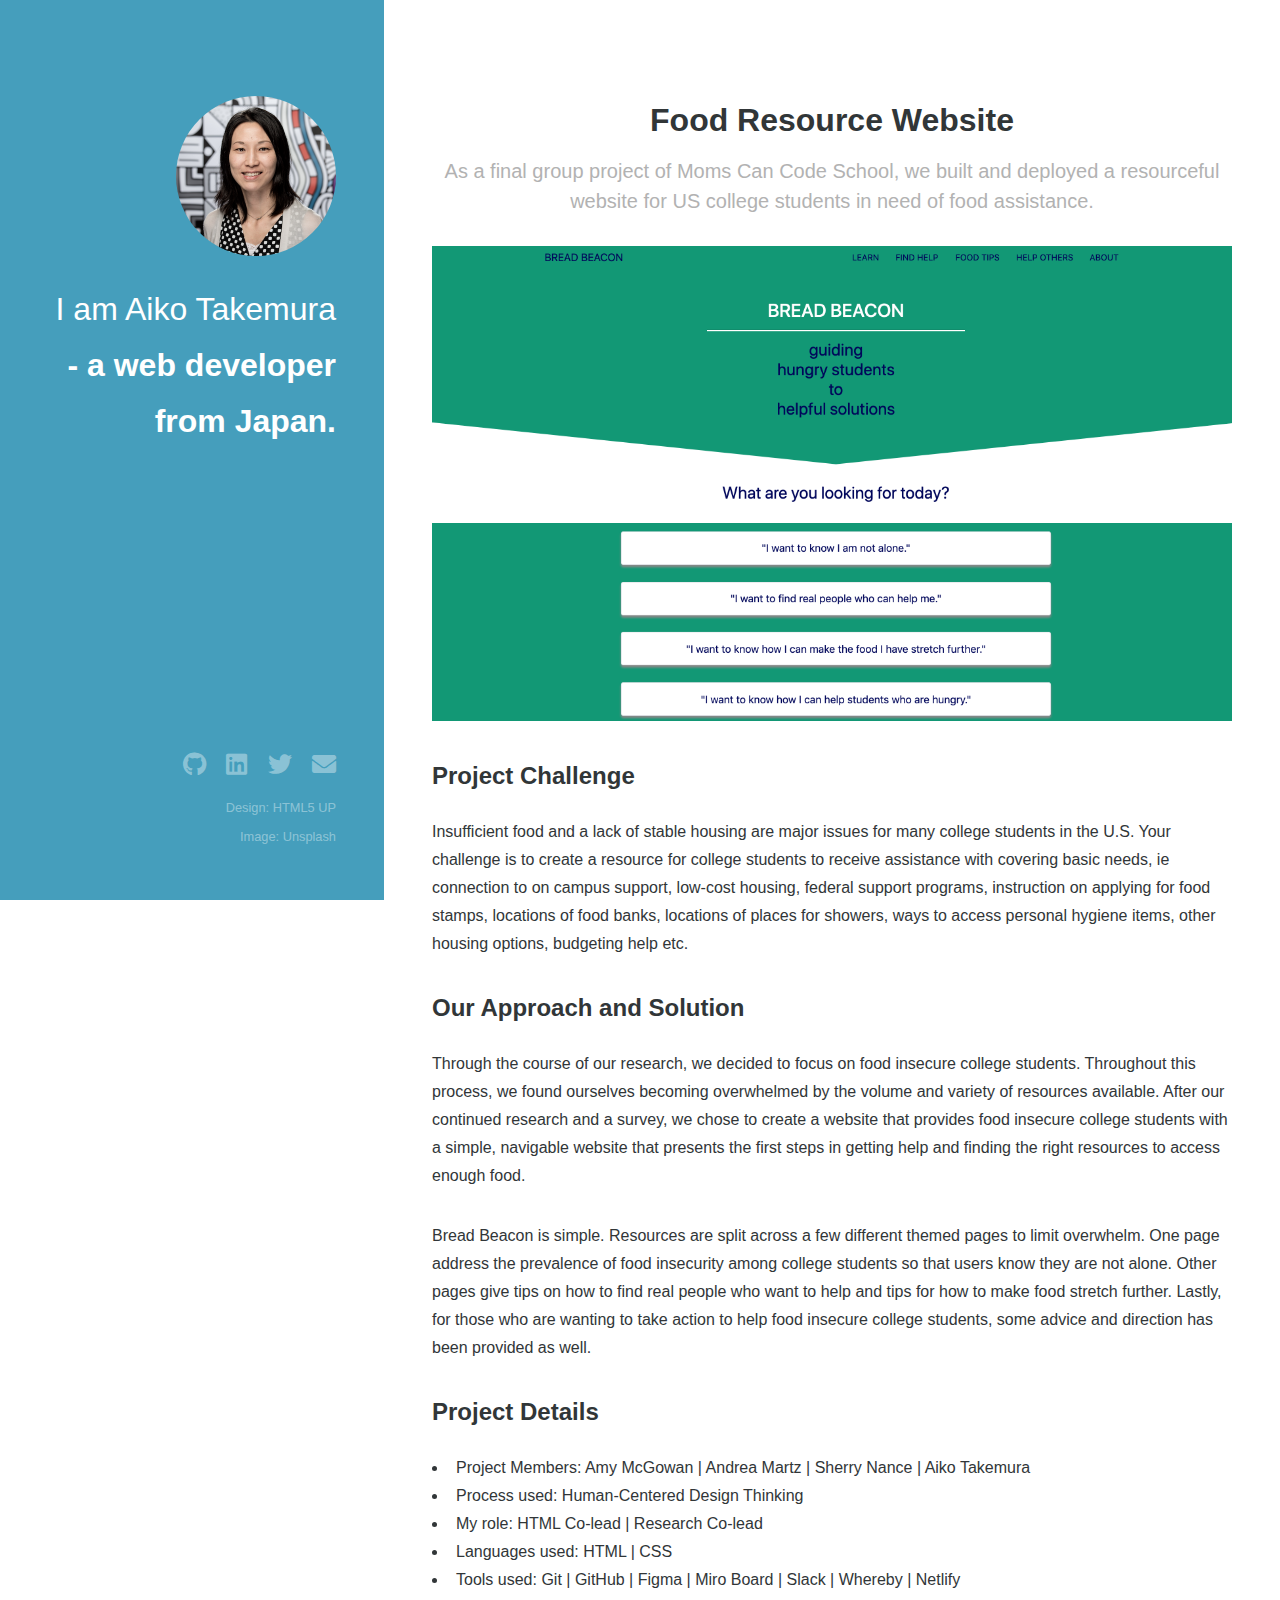
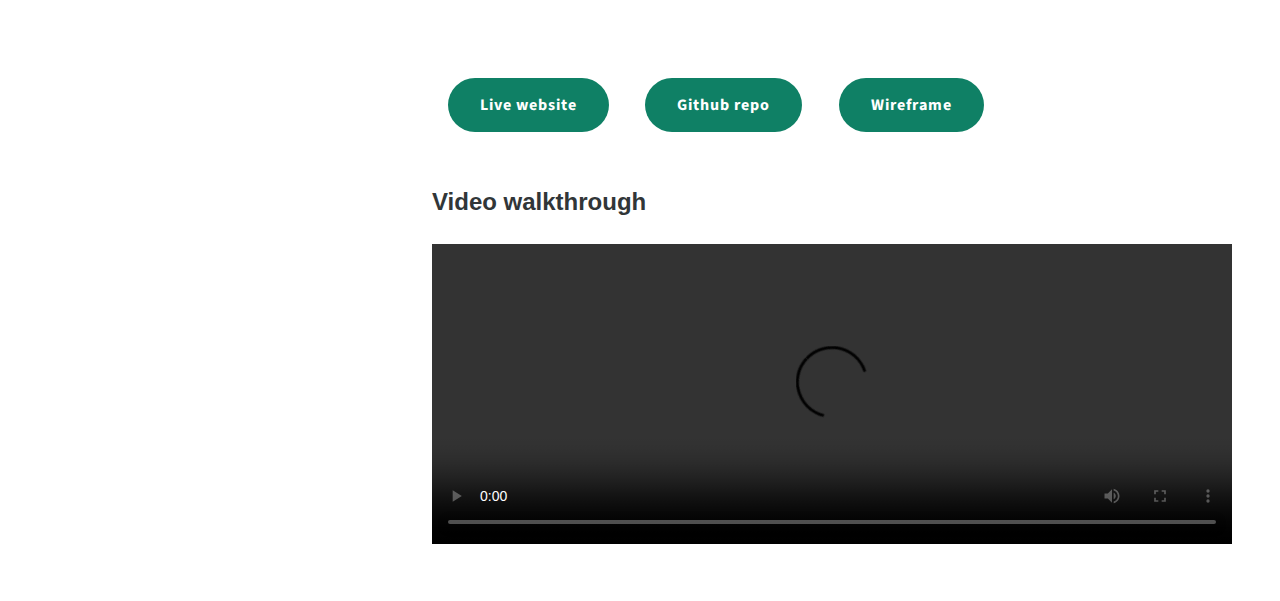
==== food-resource.html @ 758e6cfd "Change design elements of top page" ====
<!DOCTYPE HTML>
<!--
	Strata by HTML5 UP
	html5up.net | @ajlkn
	Free for personal and commercial use under the CCA 3.0 license (html5up.net/license)
-->
<html>

<head>
    <title>Aiko Takemura's Portfolio</title>
    <meta charset="utf-8" />
    <meta name="viewport" content="width=device-width, initial-scale=1, user-scalable=no" />
    <link rel="stylesheet" href="assets/css/main.css" />
    <link rel="stylesheet" href="assets/css/portfolio.css">
</head>

<body class="is-preload">

    <!-- Header -->
    <header id="header">
        <div class="inner">
            <a href="#" class="image avatar"><img src="images/aikoProfilePhoto.png" alt="Aiko's profile photo" /></a>
            <h1><strong>I am Aiko Takemura</strong><br /> - a web developer<br /> from Japan.</h1>
        </div>
    </header>

    <!-- Main -->
    <div id="main">

        <!-- One -->
        <section id="one">
            <header class="major">
                <h2 class="portfolio-title">Food Resource Website</h2>
                <p class="portfolio-title">As a final group project of Moms Can Code School, we built and deployed a
                    resourceful website for US college students in need of food assistance.</p>
            </header>
            <a href="https://breadbeacon.netlify.com/" target="_blank">
                <img src="/images/breadBeacon_highres.png" alt="Image of Bread Beacon website" width="100%">
            </a>
            <br>
            <br>
            <h2>Project Challenge</h2>
            <p>Insufficient food and a lack of stable housing are major issues for many college students in the U.S.
                Your challenge is to create a resource for college students to receive assistance with covering basic
                needs, ie connection to on campus support, low-cost housing, federal support programs, instruction on
                applying for food stamps, locations of food banks, locations of places for showers, ways to access
                personal hygiene items, other housing options, budgeting help etc.</p>
            <h2>Our Approach and Solution</h2>
            <p>Through the course of our research, we decided to focus on food insecure college students. Throughout
                this process, we found ourselves becoming overwhelmed by the volume and variety of resources available.
                After our continued research and a survey, we chose to create a website that provides food insecure
                college students with a simple, navigable website that presents the first steps in getting help and
                finding the right resources to access enough food.</p>
            <p>Bread Beacon is simple. Resources are split across a few different themed pages to limit overwhelm. One
                page address the prevalence of food insecurity among college students so that users know they are not
                alone. Other pages give tips on how to find real people who want to help and tips for how to make food
                stretch further. Lastly, for those who are wanting to take action to help food insecure college
                students, some advice and direction has been provided as well.</p>
            <h2>Project Details</h2>
            <ul>
                <li>Project Members: Amy McGowan | Andrea Martz | Sherry Nance | Aiko Takemura</li>
                <li>Process used: Human-Centered Design Thinking</li>
                <li>My role: HTML Co-lead | Research Co-lead</li>
                <li>Languages used: HTML | CSS</li>
                <li>Tools used: Git | GitHub | Figma | Miro Board | Slack | Whereby | Netlify</li>
            </ul>
            <div class="button-wrapper">
                <article class="button-container">
                    <a href="https://breadbeacon.netlify.com/" target="_blank">
                        <button class="portfolio-button button-color">Live website</button>
                    </a>
                </article>
                <article class="button-container">
                    <a href="https://github.com/amymcgowan/mcc-c4-t2-final-project/" target="_blank">
                        <button class="portfolio-button button-color">Github repo</button>
                    </a>
                </article>
                <article class="button-container">
                    <a href="https://www.figma.com/file/8YjEBZbz8hxEmoX9fGkWri/Final-Project-MCC-Cohort-4-Team-2?node-id=14%3A2"
                        target="_blank">
                        <button class="portfolio-button button-color">Wireframe</button>
                    </a>
                </article>
            </div>
            <h2>Video walkthrough</h2>
            <video width="100%" height="300px" controls>
                <source src="/images/BREAD_BEACON.mp4" type="video/mp4">
                Your browser does not support video.
            </video>

            <!-- <ul class="actions">
                <li><a href="#" class="button">Full Portfolio</a></li>
            </ul> -->
        </section>
    </div>

    <!-- Footer -->
    <footer id="footer">
        <div class="inner">
            <ul class="icons">
                <li><a href="https://github.com/aikot1125" class="icon brands fa-github"><span
                            class="label">Github</span></a></li>
                <li><a href="https://www.linkedin.com/in/aiko-takemura-9786b337/" class="icon brands fa-linkedin"><span
                            class="label">Twitter</span></a></li>
                <li><a href="https://twitter.com/jpmom_coder" class="icon brands fa-twitter"><span
                            class="label">Twitter</span></a></li>
                <li><a href="mailto:aiko.takemura@gmail.com" class="icon solid fa-envelope"><span
                            class="label">Email</span></a></li>
            </ul>
            <ul class="copyright">
                <!-- <li>&copy; Untitled</li> -->
                <li>Design: <a href="http://html5up.net">HTML5 UP</a></li>
                <li>Image: <a href="https://unsplash.com/photos/vC8wj_Kphak">Unsplash</a></li>
            </ul>
        </div>
    </footer>

    <!-- Scripts -->
    <script src="assets/js/jquery.min.js"></script>
    <script src="assets/js/jquery.poptrox.min.js"></script>
    <script src="assets/js/browser.min.js"></script>
    <script src="assets/js/breakpoints.min.js"></script>
    <script src="assets/js/util.js"></script>
    <script src="assets/js/main.js"></script>

</body>

</html>
---- assets/css/main.css ----
@import url("fontawesome-all.min.css");
@import url("https://fonts.googleapis.com/css?family=Source+Sans+Pro:400,400italic");

/*
	Strata by HTML5 UP
	html5up.net | @ajlkn
	Free for personal and commercial use under the CCA 3.0 license (html5up.net/license)
*/

/* color variables */
body {
    --text-color: #313638;
}

html,
body,
div,
span,
applet,
object,
iframe,
h1,
h2,
h3,
h4,
h5,
h6,
p,
blockquote,
pre,
a,
abbr,
acronym,
address,
big,
cite,
code,
del,
dfn,
em,
img,
ins,
kbd,
q,
s,
samp,
small,
strike,
strong,
sub,
sup,
tt,
var,
b,
u,
i,
center,
dl,
dt,
dd,
ol,
ul,
li,
fieldset,
form,
label,
legend,
table,
caption,
tbody,
tfoot,
thead,
tr,
th,
td,
article,
aside,
canvas,
details,
embed,
figure,
figcaption,
footer,
header,
hgroup,
menu,
nav,
output,
ruby,
section,
summary,
time,
mark,
audio,
video {
    margin: 0;
    padding: 0;
    border: 0;
    font-size: 100%;
    font: inherit;
    vertical-align: baseline;
}

article,
aside,
details,
figcaption,
figure,
footer,
header,
hgroup,
menu,
nav,
section {
    display: block;
}

body {
    line-height: 1;
    --hover-color: #f6d443;
}

ol,
ul {
    list-style: none;
}

blockquote,
q {
    quotes: none;
}

blockquote:before,
blockquote:after,
q:before,
q:after {
    content: '';
    content: none;
}

table {
    border-collapse: collapse;
    border-spacing: 0;
}

body {
    -webkit-text-size-adjust: none;
}

mark {
    background-color: transparent;
    color: inherit;
}

input::-moz-focus-inner {
    border: 0;
    padding: 0;
}

input,
select,
textarea {
    -moz-appearance: none;
    -webkit-appearance: none;
    -ms-appearance: none;
    appearance: none;
}


/* Basic */

html {
    box-sizing: border-box;
}

*,
*:before,
*:after {
    box-sizing: inherit;
}

body {
    background: #fff;
}

body.is-preload *,
body.is-preload *:before,
body.is-preload *:after {
    -moz-animation: none !important;
    -webkit-animation: none !important;
    -ms-animation: none !important;
    animation: none !important;
    -moz-transition: none !important;
    -webkit-transition: none !important;
    -ms-transition: none !important;
    transition: none !important;
}

body,
input,
select,
textarea {
    color: var(--text-color);
    font-family: -apple-system,BlinkMacSystemFont,"Segoe UI",Roboto,"Helvetica Neue",Arial,"Noto Sans",sans-serif;
    font-size: 16pt;
    font-weight: lighter;
    line-height: 1.75em;
}

a {
    -moz-transition: color 0.2s ease-in-out, border-color 0.2s ease-in-out;
    -webkit-transition: color 0.2s ease-in-out, border-color 0.2s ease-in-out;
    -ms-transition: color 0.2s ease-in-out, border-color 0.2s ease-in-out;
    transition: color 0.2s ease-in-out, border-color 0.2s ease-in-out;
    /* border-bottom: dotted 1px; */
    /* color: var(--hover-color); */
    text-decoration: none;
}

a:hover {
    /* border-bottom-color: transparent; */
    color: var(--hover-color) !important;
    text-decoration: none;
}

strong,
b {
    color: #787878;
    font-weight: 400;
}

em,
i {
    font-style: italic;
}

p {
    margin: 0 0 2em 0;
}

h1,
h2,
h3,
h4,
h5,
h6 {
    color: var(--text-color);
    font-weight: 600;
    line-height: 1em;
    margin: 0 0 1em 0;
}

h1 a,
h2 a,
h3 a,
h4 a,
h5 a,
h6 a {
    color: inherit;
    text-decoration: none;
}

h1 {
    font-size: 2em;
    line-height: 1.5em;
}

h2 {
    font-size: 1.5em;
    line-height: 1.5em;
}

h3 {
    font-size: 1.25em;
    line-height: 1.5em;
}

h4 {
    font-size: 1.1em;
    line-height: 1.5em;
}

h5 {
    font-size: 0.9em;
    line-height: 1.5em;
}

h6 {
    font-size: 0.7em;
    line-height: 1.5em;
}

sub {
    font-size: 0.8em;
    position: relative;
    top: 0.5em;
}

sup {
    font-size: 0.8em;
    position: relative;
    top: -0.5em;
}

hr {
    border: 0;
    border-bottom: solid 2px #efefef;
    margin: 2em 0;
}

hr.major {
    margin: 3em 0;
}

blockquote {
    border-left: solid 6px #efefef;
    font-style: italic;
    margin: 0 0 2em 0;
    padding: 0.5em 0 0.5em 1.5em;
}

code {
    background: #f7f7f7;
    border-radius: 0.35em;
    border: solid 2px #efefef;
    font-family: "Courier New", monospace;
    font-size: 0.9em;
    margin: 0 0.25em;
    padding: 0.25em 0.65em;
}

pre {
    -webkit-overflow-scrolling: touch;
    font-family: "Courier New", monospace;
    font-size: 0.9em;
    margin: 0 0 2em 0;
}

pre code {
    display: block;
    line-height: 1.75em;
    padding: 1em 1.5em;
    overflow-x: auto;
}

.align-left {
    text-align: left;
}

.align-center {
    text-align: center;
}

.align-right {
    text-align: right;
}


/* Container */

.container {
    margin: 0 auto;
    max-width: calc(100% - 4em);
    width: 100%;
}

.container.xsmall {
    width: 25%;
}

.container.small {
    width: 50%;
}

.container.medium {
    width: 75%;
}

.container.large {
    width: 125%;
}

.container.xlarge {
    width: 150%;
}

.container.max {
    width: 100%;
}

@media screen and (max-width: 980px) {
    .container {
        width: 100% !important;
        max-width: 100% !important;
    }
}

@media screen and (max-width: 600px) {
    .container {
        max-width: calc(100% - 3em);
    }
}


/* Row */

.row {
    display: flex;
    flex-wrap: wrap;
    box-sizing: border-box;
    align-items: stretch;
}

.row>* {
    box-sizing: border-box;
}

.row.gtr-uniform>*> :last-child {
    margin-bottom: 0;
}

.row.aln-left {
    justify-content: flex-start;
}

.row.aln-center {
    justify-content: center;
}

.row.aln-right {
    justify-content: flex-end;
}

.row.aln-top {
    align-items: flex-start;
}

.row.aln-middle {
    align-items: center;
}

.row.aln-bottom {
    align-items: flex-end;
}

.row>.imp {
    order: -1;
}

.row>.col-1 {
    width: 8.33333%;
}

.row>.off-1 {
    margin-left: 8.33333%;
}

.row>.col-2 {
    width: 16.66667%;
}

.row>.off-2 {
    margin-left: 16.66667%;
}

.row>.col-3 {
    width: 25%;
}

.row>.off-3 {
    margin-left: 25%;
}

.row>.col-4 {
    width: 33.33333%;
}

.row>.off-4 {
    margin-left: 33.33333%;
}

.row>.col-5 {
    width: 41.66667%;
}

.row>.off-5 {
    margin-left: 41.66667%;
}

.row>.col-6 {
    width: 50%;
}

.row>.off-6 {
    margin-left: 50%;
}

.row>.col-7 {
    width: 58.33333%;
}

.row>.off-7 {
    margin-left: 58.33333%;
}

.row>.col-8 {
    width: 66.66667%;
}

.row>.off-8 {
    margin-left: 66.66667%;
}

.row>.col-9 {
    width: 75%;
}

.row>.off-9 {
    margin-left: 75%;
}

.row>.col-10 {
    width: 83.33333%;
}

.row>.off-10 {
    margin-left: 83.33333%;
}

.row>.col-11 {
    width: 91.66667%;
}

.row>.off-11 {
    margin-left: 91.66667%;
}

.row>.col-12 {
    width: 100%;
}

.row>.off-12 {
    margin-left: 100%;
}

.row.gtr-0 {
    margin-top: 0;
    margin-left: 0em;
}

.row.gtr-0>* {
    padding: 0 0 0 0em;
}

.row.gtr-0.gtr-uniform {
    margin-top: 0em;
}

.row.gtr-0.gtr-uniform>* {
    padding-top: 0em;
}

.row.gtr-25 {
    margin-top: 0;
    margin-left: -0.625em;
}

.row.gtr-25>* {
    padding: 0 0 0 0.625em;
}

.row.gtr-25.gtr-uniform {
    margin-top: -0.625em;
}

.row.gtr-25.gtr-uniform>* {
    padding-top: 0.625em;
}

.row.gtr-50 {
    margin-top: 0;
    margin-left: -1.25em;
}

.row.gtr-50>* {
    padding: 0 0 0 1.25em;
}

.row.gtr-50.gtr-uniform {
    margin-top: -1.25em;
}

.row.gtr-50.gtr-uniform>* {
    padding-top: 1.25em;
}

.row {
    margin-top: 0;
    margin-left: -2.5em;
}

.row>* {
    padding: 0 0 0 2.5em;
}

.row.gtr-uniform {
    margin-top: -2.5em;
}

.row.gtr-uniform>* {
    padding-top: 2.5em;
}

.row.gtr-150 {
    margin-top: 0;
    margin-left: -3.75em;
}

.row.gtr-150>* {
    padding: 0 0 0 3.75em;
}

.row.gtr-150.gtr-uniform {
    margin-top: -3.75em;
}

.row.gtr-150.gtr-uniform>* {
    padding-top: 3.75em;
}

.row.gtr-200 {
    margin-top: 0;
    margin-left: -5em;
}

.row.gtr-200>* {
    padding: 0 0 0 5em;
}

.row.gtr-200.gtr-uniform {
    margin-top: -5em;
}

.row.gtr-200.gtr-uniform>* {
    padding-top: 5em;
}

@media screen and (max-width: 1800px) {
    .row {
        display: flex;
        flex-wrap: wrap;
        box-sizing: border-box;
        align-items: stretch;
    }
    .row>* {
        box-sizing: border-box;
    }
    .row.gtr-uniform>*> :last-child {
        margin-bottom: 0;
    }
    .row.aln-left {
        justify-content: flex-start;
    }
    .row.aln-center {
        justify-content: center;
    }
    .row.aln-right {
        justify-content: flex-end;
    }
    .row.aln-top {
        align-items: flex-start;
    }
    .row.aln-middle {
        align-items: center;
    }
    .row.aln-bottom {
        align-items: flex-end;
    }
    .row>.imp-xlarge {
        order: -1;
    }
    .row>.col-1-xlarge {
        width: 8.33333%;
    }
    .row>.off-1-xlarge {
        margin-left: 8.33333%;
    }
    .row>.col-2-xlarge {
        width: 16.66667%;
    }
    .row>.off-2-xlarge {
        margin-left: 16.66667%;
    }
    .row>.col-3-xlarge {
        width: 25%;
    }
    .row>.off-3-xlarge {
        margin-left: 25%;
    }
    .row>.col-4-xlarge {
        width: 33.33333%;
    }
    .row>.off-4-xlarge {
        margin-left: 33.33333%;
    }
    .row>.col-5-xlarge {
        width: 41.66667%;
    }
    .row>.off-5-xlarge {
        margin-left: 41.66667%;
    }
    .row>.col-6-xlarge {
        width: 50%;
    }
    .row>.off-6-xlarge {
        margin-left: 50%;
    }
    .row>.col-7-xlarge {
        width: 58.33333%;
    }
    .row>.off-7-xlarge {
        margin-left: 58.33333%;
    }
    .row>.col-8-xlarge {
        width: 66.66667%;
    }
    .row>.off-8-xlarge {
        margin-left: 66.66667%;
    }
    .row>.col-9-xlarge {
        width: 75%;
    }
    .row>.off-9-xlarge {
        margin-left: 75%;
    }
    .row>.col-10-xlarge {
        width: 83.33333%;
    }
    .row>.off-10-xlarge {
        margin-left: 83.33333%;
    }
    .row>.col-11-xlarge {
        width: 91.66667%;
    }
    .row>.off-11-xlarge {
        margin-left: 91.66667%;
    }
    .row>.col-12-xlarge {
        width: 100%;
    }
    .row>.off-12-xlarge {
        margin-left: 100%;
    }
    .row.gtr-0 {
        margin-top: 0;
        margin-left: 0em;
    }
    .row.gtr-0>* {
        padding: 0 0 0 0em;
    }
    .row.gtr-0.gtr-uniform {
        margin-top: 0em;
    }
    .row.gtr-0.gtr-uniform>* {
        padding-top: 0em;
    }
    .row.gtr-25 {
        margin-top: 0;
        margin-left: -0.625em;
    }
    .row.gtr-25>* {
        padding: 0 0 0 0.625em;
    }
    .row.gtr-25.gtr-uniform {
        margin-top: -0.625em;
    }
    .row.gtr-25.gtr-uniform>* {
        padding-top: 0.625em;
    }
    .row.gtr-50 {
        margin-top: 0;
        margin-left: -1.25em;
    }
    .row.gtr-50>* {
        padding: 0 0 0 1.25em;
    }
    .row.gtr-50.gtr-uniform {
        margin-top: -1.25em;
    }
    .row.gtr-50.gtr-uniform>* {
        padding-top: 1.25em;
    }
    .row {
        margin-top: 0;
        margin-left: -2.5em;
    }
    .row>* {
        padding: 0 0 0 2.5em;
    }
    .row.gtr-uniform {
        margin-top: -2.5em;
    }
    .row.gtr-uniform>* {
        padding-top: 2.5em;
    }
    .row.gtr-150 {
        margin-top: 0;
        margin-left: -3.75em;
    }
    .row.gtr-150>* {
        padding: 0 0 0 3.75em;
    }
    .row.gtr-150.gtr-uniform {
        margin-top: -3.75em;
    }
    .row.gtr-150.gtr-uniform>* {
        padding-top: 3.75em;
    }
    .row.gtr-200 {
        margin-top: 0;
        margin-left: -5em;
    }
    .row.gtr-200>* {
        padding: 0 0 0 5em;
    }
    .row.gtr-200.gtr-uniform {
        margin-top: -5em;
    }
    .row.gtr-200.gtr-uniform>* {
        padding-top: 5em;
    }
}

@media screen and (max-width: 1280px) {
    .row {
        display: flex;
        flex-wrap: wrap;
        box-sizing: border-box;
        align-items: stretch;
    }
    .row>* {
        box-sizing: border-box;
    }
    .row.gtr-uniform>*> :last-child {
        margin-bottom: 0;
    }
    .row.aln-left {
        justify-content: flex-start;
    }
    .row.aln-center {
        justify-content: center;
    }
    .row.aln-right {
        justify-content: flex-end;
    }
    .row.aln-top {
        align-items: flex-start;
    }
    .row.aln-middle {
        align-items: center;
    }
    .row.aln-bottom {
        align-items: flex-end;
    }
    .row>.imp-large {
        order: -1;
    }
    .row>.col-1-large {
        width: 8.33333%;
    }
    .row>.off-1-large {
        margin-left: 8.33333%;
    }
    .row>.col-2-large {
        width: 16.66667%;
    }
    .row>.off-2-large {
        margin-left: 16.66667%;
    }
    .row>.col-3-large {
        width: 25%;
    }
    .row>.off-3-large {
        margin-left: 25%;
    }
    .row>.col-4-large {
        width: 33.33333%;
    }
    .row>.off-4-large {
        margin-left: 33.33333%;
    }
    .row>.col-5-large {
        width: 41.66667%;
    }
    .row>.off-5-large {
        margin-left: 41.66667%;
    }
    .row>.col-6-large {
        width: 50%;
    }
    .row>.off-6-large {
        margin-left: 50%;
    }
    .row>.col-7-large {
        width: 58.33333%;
    }
    .row>.off-7-large {
        margin-left: 58.33333%;
    }
    .row>.col-8-large {
        width: 66.66667%;
    }
    .row>.off-8-large {
        margin-left: 66.66667%;
    }
    .row>.col-9-large {
        width: 75%;
    }
    .row>.off-9-large {
        margin-left: 75%;
    }
    .row>.col-10-large {
        width: 83.33333%;
    }
    .row>.off-10-large {
        margin-left: 83.33333%;
    }
    .row>.col-11-large {
        width: 91.66667%;
    }
    .row>.off-11-large {
        margin-left: 91.66667%;
    }
    .row>.col-12-large {
        width: 100%;
    }
    .row>.off-12-large {
        margin-left: 100%;
    }
    .row.gtr-0 {
        margin-top: 0;
        margin-left: 0em;
    }
    .row.gtr-0>* {
        padding: 0 0 0 0em;
    }
    .row.gtr-0.gtr-uniform {
        margin-top: 0em;
    }
    .row.gtr-0.gtr-uniform>* {
        padding-top: 0em;
    }
    .row.gtr-25 {
        margin-top: 0;
        margin-left: -0.5em;
    }
    .row.gtr-25>* {
        padding: 0 0 0 0.5em;
    }
    .row.gtr-25.gtr-uniform {
        margin-top: -0.5em;
    }
    .row.gtr-25.gtr-uniform>* {
        padding-top: 0.5em;
    }
    .row.gtr-50 {
        margin-top: 0;
        margin-left: -1em;
    }
    .row.gtr-50>* {
        padding: 0 0 0 1em;
    }
    .row.gtr-50.gtr-uniform {
        margin-top: -1em;
    }
    .row.gtr-50.gtr-uniform>* {
        padding-top: 1em;
    }
    .row {
        margin-top: 0;
        margin-left: -2em;
    }
    .row>* {
        padding: 0 0 0 2em;
    }
    .row.gtr-uniform {
        margin-top: -2em;
    }
    .row.gtr-uniform>* {
        padding-top: 2em;
    }
    .row.gtr-150 {
        margin-top: 0;
        margin-left: -3em;
    }
    .row.gtr-150>* {
        padding: 0 0 0 3em;
    }
    .row.gtr-150.gtr-uniform {
        margin-top: -3em;
    }
    .row.gtr-150.gtr-uniform>* {
        padding-top: 3em;
    }
    .row.gtr-200 {
        margin-top: 0;
        margin-left: -4em;
    }
    .row.gtr-200>* {
        padding: 0 0 0 4em;
    }
    .row.gtr-200.gtr-uniform {
        margin-top: -4em;
    }
    .row.gtr-200.gtr-uniform>* {
        padding-top: 4em;
    }
}

@media screen and (max-width: 980px) {
    .row {
        display: flex;
        flex-wrap: wrap;
        box-sizing: border-box;
        align-items: stretch;
    }
    .row>* {
        box-sizing: border-box;
    }
    .row.gtr-uniform>*> :last-child {
        margin-bottom: 0;
    }
    .row.aln-left {
        justify-content: flex-start;
    }
    .row.aln-center {
        justify-content: center;
    }
    .row.aln-right {
        justify-content: flex-end;
    }
    .row.aln-top {
        align-items: flex-start;
    }
    .row.aln-middle {
        align-items: center;
    }
    .row.aln-bottom {
        align-items: flex-end;
    }
    .row>.imp-medium {
        order: -1;
    }
    .row>.col-1-medium {
        width: 8.33333%;
    }
    .row>.off-1-medium {
        margin-left: 8.33333%;
    }
    .row>.col-2-medium {
        width: 16.66667%;
    }
    .row>.off-2-medium {
        margin-left: 16.66667%;
    }
    .row>.col-3-medium {
        width: 25%;
    }
    .row>.off-3-medium {
        margin-left: 25%;
    }
    .row>.col-4-medium {
        width: 33.33333%;
    }
    .row>.off-4-medium {
        margin-left: 33.33333%;
    }
    .row>.col-5-medium {
        width: 41.66667%;
    }
    .row>.off-5-medium {
        margin-left: 41.66667%;
    }
    .row>.col-6-medium {
        width: 50%;
    }
    .row>.off-6-medium {
        margin-left: 50%;
    }
    .row>.col-7-medium {
        width: 58.33333%;
    }
    .row>.off-7-medium {
        margin-left: 58.33333%;
    }
    .row>.col-8-medium {
        width: 66.66667%;
    }
    .row>.off-8-medium {
        margin-left: 66.66667%;
    }
    .row>.col-9-medium {
        width: 75%;
    }
    .row>.off-9-medium {
        margin-left: 75%;
    }
    .row>.col-10-medium {
        width: 83.33333%;
    }
    .row>.off-10-medium {
        margin-left: 83.33333%;
    }
    .row>.col-11-medium {
        width: 91.66667%;
    }
    .row>.off-11-medium {
        margin-left: 91.66667%;
    }
    .row>.col-12-medium {
        width: 100%;
    }
    .row>.off-12-medium {
        margin-left: 100%;
    }
    .row.gtr-0 {
        margin-top: 0;
        margin-left: 0em;
    }
    .row.gtr-0>* {
        padding: 0 0 0 0em;
    }
    .row.gtr-0.gtr-uniform {
        margin-top: 0em;
    }
    .row.gtr-0.gtr-uniform>* {
        padding-top: 0em;
    }
    .row.gtr-25 {
        margin-top: 0;
        margin-left: -0.5em;
    }
    .row.gtr-25>* {
        padding: 0 0 0 0.5em;
    }
    .row.gtr-25.gtr-uniform {
        margin-top: -0.5em;
    }
    .row.gtr-25.gtr-uniform>* {
        padding-top: 0.5em;
    }
    .row.gtr-50 {
        margin-top: 0;
        margin-left: -1em;
    }
    .row.gtr-50>* {
        padding: 0 0 0 1em;
    }
    .row.gtr-50.gtr-uniform {
        margin-top: -1em;
    }
    .row.gtr-50.gtr-uniform>* {
        padding-top: 1em;
    }
    .row {
        margin-top: 0;
        margin-left: -2em;
    }
    .row>* {
        padding: 0 0 0 2em;
    }
    .row.gtr-uniform {
        margin-top: -2em;
    }
    .row.gtr-uniform>* {
        padding-top: 2em;
    }
    .row.gtr-150 {
        margin-top: 0;
        margin-left: -3em;
    }
    .row.gtr-150>* {
        padding: 0 0 0 3em;
    }
    .row.gtr-150.gtr-uniform {
        margin-top: -3em;
    }
    .row.gtr-150.gtr-uniform>* {
        padding-top: 3em;
    }
    .row.gtr-200 {
        margin-top: 0;
        margin-left: -4em;
    }
    .row.gtr-200>* {
        padding: 0 0 0 4em;
    }
    .row.gtr-200.gtr-uniform {
        margin-top: -4em;
    }
    .row.gtr-200.gtr-uniform>* {
        padding-top: 4em;
    }
}

@media screen and (max-width: 736px) {
    .row {
        display: flex;
        flex-wrap: wrap;
        box-sizing: border-box;
        align-items: stretch;
    }
    .row>* {
        box-sizing: border-box;
    }
    .row.gtr-uniform>*> :last-child {
        margin-bottom: 0;
    }
    .row.aln-left {
        justify-content: flex-start;
    }
    .row.aln-center {
        justify-content: center;
    }
    .row.aln-right {
        justify-content: flex-end;
    }
    .row.aln-top {
        align-items: flex-start;
    }
    .row.aln-middle {
        align-items: center;
    }
    .row.aln-bottom {
        align-items: flex-end;
    }
    .row>.imp-small {
        order: -1;
    }
    .row>.col-1-small {
        width: 8.33333%;
    }
    .row>.off-1-small {
        margin-left: 8.33333%;
    }
    .row>.col-2-small {
        width: 16.66667%;
    }
    .row>.off-2-small {
        margin-left: 16.66667%;
    }
    .row>.col-3-small {
        width: 25%;
    }
    .row>.off-3-small {
        margin-left: 25%;
    }
    .row>.col-4-small {
        width: 33.33333%;
    }
    .row>.off-4-small {
        margin-left: 33.33333%;
    }
    .row>.col-5-small {
        width: 41.66667%;
    }
    .row>.off-5-small {
        margin-left: 41.66667%;
    }
    .row>.col-6-small {
        width: 50%;
    }
    .row>.off-6-small {
        margin-left: 50%;
    }
    .row>.col-7-small {
        width: 58.33333%;
    }
    .row>.off-7-small {
        margin-left: 58.33333%;
    }
    .row>.col-8-small {
        width: 66.66667%;
    }
    .row>.off-8-small {
        margin-left: 66.66667%;
    }
    .row>.col-9-small {
        width: 75%;
    }
    .row>.off-9-small {
        margin-left: 75%;
    }
    .row>.col-10-small {
        width: 83.33333%;
    }
    .row>.off-10-small {
        margin-left: 83.33333%;
    }
    .row>.col-11-small {
        width: 91.66667%;
    }
    .row>.off-11-small {
        margin-left: 91.66667%;
    }
    .row>.col-12-small {
        width: 100%;
    }
    .row>.off-12-small {
        margin-left: 100%;
    }
    .row.gtr-0 {
        margin-top: 0;
        margin-left: 0em;
    }
    .row.gtr-0>* {
        padding: 0 0 0 0em;
    }
    .row.gtr-0.gtr-uniform {
        margin-top: 0em;
    }
    .row.gtr-0.gtr-uniform>* {
        padding-top: 0em;
    }
    .row.gtr-25 {
        margin-top: 0;
        margin-left: -0.375em;
    }
    .row.gtr-25>* {
        padding: 0 0 0 0.375em;
    }
    .row.gtr-25.gtr-uniform {
        margin-top: -0.375em;
    }
    .row.gtr-25.gtr-uniform>* {
        padding-top: 0.375em;
    }
    .row.gtr-50 {
        margin-top: 0;
        margin-left: -0.75em;
    }
    .row.gtr-50>* {
        padding: 0 0 0 0.75em;
    }
    .row.gtr-50.gtr-uniform {
        margin-top: -0.75em;
    }
    .row.gtr-50.gtr-uniform>* {
        padding-top: 0.75em;
    }
    .row {
        margin-top: 0;
        margin-left: -1.5em;
    }
    .row>* {
        padding: 0 0 0 1.5em;
    }
    .row.gtr-uniform {
        margin-top: -1.5em;
    }
    .row.gtr-uniform>* {
        padding-top: 1.5em;
    }
    .row.gtr-150 {
        margin-top: 0;
        margin-left: -2.25em;
    }
    .row.gtr-150>* {
        padding: 0 0 0 2.25em;
    }
    .row.gtr-150.gtr-uniform {
        margin-top: -2.25em;
    }
    .row.gtr-150.gtr-uniform>* {
        padding-top: 2.25em;
    }
    .row.gtr-200 {
        margin-top: 0;
        margin-left: -3em;
    }
    .row.gtr-200>* {
        padding: 0 0 0 3em;
    }
    .row.gtr-200.gtr-uniform {
        margin-top: -3em;
    }
    .row.gtr-200.gtr-uniform>* {
        padding-top: 3em;
    }
}

@media screen and (max-width: 600px) {
    .row {
        display: flex;
        flex-wrap: wrap;
        box-sizing: border-box;
        align-items: stretch;
    }
    .row>* {
        box-sizing: border-box;
    }
    .row.gtr-uniform>*> :last-child {
        margin-bottom: 0;
    }
    .row.aln-left {
        justify-content: flex-start;
    }
    .row.aln-center {
        justify-content: center;
    }
    .row.aln-right {
        justify-content: flex-end;
    }
    .row.aln-top {
        align-items: flex-start;
    }
    .row.aln-middle {
        align-items: center;
    }
    .row.aln-bottom {
        align-items: flex-end;
    }
    .row>.imp-xsmall {
        order: -1;
    }
    .row>.col-1-xsmall {
        width: 8.33333%;
    }
    .row>.off-1-xsmall {
        margin-left: 8.33333%;
    }
    .row>.col-2-xsmall {
        width: 16.66667%;
    }
    .row>.off-2-xsmall {
        margin-left: 16.66667%;
    }
    .row>.col-3-xsmall {
        width: 25%;
    }
    .row>.off-3-xsmall {
        margin-left: 25%;
    }
    .row>.col-4-xsmall {
        width: 33.33333%;
    }
    .row>.off-4-xsmall {
        margin-left: 33.33333%;
    }
    .row>.col-5-xsmall {
        width: 41.66667%;
    }
    .row>.off-5-xsmall {
        margin-left: 41.66667%;
    }
    .row>.col-6-xsmall {
        width: 50%;
    }
    .row>.off-6-xsmall {
        margin-left: 50%;
    }
    .row>.col-7-xsmall {
        width: 58.33333%;
    }
    .row>.off-7-xsmall {
        margin-left: 58.33333%;
    }
    .row>.col-8-xsmall {
        width: 66.66667%;
    }
    .row>.off-8-xsmall {
        margin-left: 66.66667%;
    }
    .row>.col-9-xsmall {
        width: 75%;
    }
    .row>.off-9-xsmall {
        margin-left: 75%;
    }
    .row>.col-10-xsmall {
        width: 83.33333%;
    }
    .row>.off-10-xsmall {
        margin-left: 83.33333%;
    }
    .row>.col-11-xsmall {
        width: 91.66667%;
    }
    .row>.off-11-xsmall {
        margin-left: 91.66667%;
    }
    .row>.col-12-xsmall {
        width: 100%;
    }
    .row>.off-12-xsmall {
        margin-left: 100%;
    }
    .row.gtr-0 {
        margin-top: 0;
        margin-left: 0em;
    }
    .row.gtr-0>* {
        padding: 0 0 0 0em;
    }
    .row.gtr-0.gtr-uniform {
        margin-top: 0em;
    }
    .row.gtr-0.gtr-uniform>* {
        padding-top: 0em;
    }
    .row.gtr-25 {
        margin-top: 0;
        margin-left: -0.375em;
    }
    .row.gtr-25>* {
        padding: 0 0 0 0.375em;
    }
    .row.gtr-25.gtr-uniform {
        margin-top: -0.375em;
    }
    .row.gtr-25.gtr-uniform>* {
        padding-top: 0.375em;
    }
    .row.gtr-50 {
        margin-top: 0;
        margin-left: -0.75em;
    }
    .row.gtr-50>* {
        padding: 0 0 0 0.75em;
    }
    .row.gtr-50.gtr-uniform {
        margin-top: -0.75em;
    }
    .row.gtr-50.gtr-uniform>* {
        padding-top: 0.75em;
    }
    .row {
        margin-top: 0;
        margin-left: -1.5em;
    }
    .row>* {
        padding: 0 0 0 1.5em;
    }
    .row.gtr-uniform {
        margin-top: -1.5em;
    }
    .row.gtr-uniform>* {
        padding-top: 1.5em;
    }
    .row.gtr-150 {
        margin-top: 0;
        margin-left: -2.25em;
    }
    .row.gtr-150>* {
        padding: 0 0 0 2.25em;
    }
    .row.gtr-150.gtr-uniform {
        margin-top: -2.25em;
    }
    .row.gtr-150.gtr-uniform>* {
        padding-top: 2.25em;
    }
    .row.gtr-200 {
        margin-top: 0;
        margin-left: -3em;
    }
    .row.gtr-200>* {
        padding: 0 0 0 3em;
    }
    .row.gtr-200.gtr-uniform {
        margin-top: -3em;
    }
    .row.gtr-200.gtr-uniform>* {
        padding-top: 3em;
    }
}


/* Section/Article */

section.special,
article.special {
    text-align: center;
}

header p {
    color: #b2b2b2;
    position: relative;
    margin: 0 0 1.5em 0;
}

header h2+p {
    font-size: 1.25em;
    margin-top: -1em;
    line-height: 1.5em;
}

header h3+p {
    font-size: 1.1em;
    margin-top: -0.8em;
    line-height: 1.5em;
}

header h4+p,
header h5+p,
header h6+p {
    font-size: 0.9em;
    margin-top: -0.6em;
    line-height: 1.5em;
}

header.major h2 {
    font-size: 2em;
}


/* Form */

form {
    margin: 0 0 2em 0;
}

label {
    color: #787878;
    display: block;
    font-size: 0.9em;
    font-weight: 400;
    margin: 0 0 1em 1em;
}

input[type="text"],
input[type="password"],
input[type="email"],
select,
textarea {
    -moz-appearance: none;
    -webkit-appearance: none;
    -ms-appearance: none;
    appearance: none;
    background: #f7f7f7;
    border-radius: 0.35em;
    border: solid 2px transparent;
    color: inherit;
    display: block;
    outline: 0;
    padding: 0 0.75em;
    text-decoration: none;
    width: 100%;
}

input[type="text"]:invalid,
input[type="password"]:invalid,
input[type="email"]:invalid,
select:invalid,
textarea:invalid {
    box-shadow: none;
}

input[type="text"]:focus,
input[type="password"]:focus,
input[type="email"]:focus,
select:focus,
textarea:focus {
    border-color: var(--hover-color);
}

select {
    background-image: url("data:image/svg+xml;charset=utf8,%3Csvg xmlns='http://www.w3.org/2000/svg' width='40' height='40' preserveAspectRatio='none' viewBox='0 0 40 40'%3E%3Cpath d='M9.4,12.3l10.4,10.4l10.4-10.4c0.2-0.2,0.5-0.4,0.9-0.4c0.3,0,0.6,0.1,0.9,0.4l3.3,3.3c0.2,0.2,0.4,0.5,0.4,0.9 c0,0.4-0.1,0.6-0.4,0.9L20.7,31.9c-0.2,0.2-0.5,0.4-0.9,0.4c-0.3,0-0.6-0.1-0.9-0.4L4.3,17.3c-0.2-0.2-0.4-0.5-0.4-0.9 c0-0.4,0.1-0.6,0.4-0.9l3.3-3.3c0.2-0.2,0.5-0.4,0.9-0.4S9.1,12.1,9.4,12.3z' fill='%23dfdfdf' /%3E%3C/svg%3E");
    background-size: 1.25rem;
    background-repeat: no-repeat;
    background-position: calc(100% - 1rem) center;
    height: 2.75em;
    padding-right: 2.75em;
    text-overflow: ellipsis;
}

select option {
    color: #787878;
    background: #fff;
}

select:focus::-ms-value {
    background-color: transparent;
}

select::-ms-expand {
    display: none;
}

input[type="text"],
input[type="password"],
input[type="email"],
select {
    height: 2.75em;
}

textarea {
    padding: 0.75em;
}

input[type="checkbox"],
input[type="radio"] {
    -moz-appearance: none;
    -webkit-appearance: none;
    -ms-appearance: none;
    appearance: none;
    display: block;
    float: left;
    margin-right: -2em;
    opacity: 0;
    width: 1em;
    z-index: -1;
}

input[type="checkbox"]+label,
input[type="radio"]+label {
    text-decoration: none;
    color: var(--text-color);
    cursor: pointer;
    display: inline-block;
    font-size: 1em;
    font-weight: 400;
    padding-left: 2.4em;
    padding-right: 0.75em;
    position: relative;
}

input[type="checkbox"]+label:before,
input[type="radio"]+label:before {
    -moz-osx-font-smoothing: grayscale;
    -webkit-font-smoothing: antialiased;
    display: inline-block;
    font-style: normal;
    font-variant: normal;
    text-rendering: auto;
    line-height: 1;
    text-transform: none !important;
    font-family: 'Font Awesome 5 Free';
    font-weight: 900;
}

input[type="checkbox"]+label:before,
input[type="radio"]+label:before {
    background: #f7f7f7;
    border-radius: 0.35em;
    border: solid 2px transparent;
    content: '';
    display: inline-block;
    font-size: 0.8em;
    height: 2.0625em;
    left: 0;
    line-height: 1.85625em;
    position: absolute;
    text-align: center;
    top: 0;
    width: 2.0625em;
}

input[type="checkbox"]:checked+label:before,
input[type="radio"]:checked+label:before {
    background: #787878;
    border-color: #787878;
    color: #fff;
    content: '\f00c';
}

input[type="checkbox"]:focus+label:before,
input[type="radio"]:focus+label:before {
    border-color: var(--hover-color);
}

input[type="checkbox"]+label:before {
    border-radius: 0.35em;
}

input[type="radio"]+label:before {
    border-radius: 100%;
}

::-webkit-input-placeholder {
    color: #b2b2b2 !important;
    opacity: 1.0;
}

:-moz-placeholder {
    color: #b2b2b2 !important;
    opacity: 1.0;
}

::-moz-placeholder {
    color: #b2b2b2 !important;
    opacity: 1.0;
}

:-ms-input-placeholder {
    color: #b2b2b2 !important;
    opacity: 1.0;
}


/* Box */

.box {
    border-radius: 0.35em;
    border: solid 2px #efefef;
    margin-bottom: 2em;
    padding: 1.5em;
}

.box> :last-child,
.box> :last-child> :last-child,
.box> :last-child> :last-child> :last-child {
    margin-bottom: 0;
}

.box.alt {
    border: 0;
    border-radius: 0;
    padding: 0;
}


/* Icon */

.icon {
    text-decoration: none;
    border-bottom: none;
    position: relative;
}

.icon:before {
    -moz-osx-font-smoothing: grayscale;
    -webkit-font-smoothing: antialiased;
    display: inline-block;
    font-style: normal;
    font-variant: normal;
    text-rendering: auto;
    line-height: 1;
    text-transform: none !important;
    font-family: 'Font Awesome 5 Free';
    font-weight: 400;
}

.icon>.label {
    display: none;
}

.icon:before {
    line-height: inherit;
}

.icon.solid:before {
    font-weight: 900;
}

.icon.brands:before {
    font-family: 'Font Awesome 5 Brands';
}

.github-repo {
    padding: 0 8px;
    font-size: 25px;

}

.figma-repo {
    padding: 0 8px;
    font-size: 25px;
}

/* Image */

.image {
    border-radius: 0.35em;
    border: 0;
    display: inline-block;
    position: relative;
}

.image:before {
    -moz-transition: opacity 0.2s ease-in-out;
    -webkit-transition: opacity 0.2s ease-in-out;
    -ms-transition: opacity 0.2s ease-in-out;
    transition: opacity 0.2s ease-in-out;
    background: url("images/overlay.png");
    border-radius: 0.35em;
    content: '';
    display: block;
    height: 100%;
    left: 0;
    opacity: 0.2;
    position: absolute;
    top: 0;
    width: 100%;
}

.image.thumb {
    text-align: center;
}

.image.thumb:after {
    -moz-transition: opacity 0.2s ease-in-out;
    -webkit-transition: opacity 0.2s ease-in-out;
    -ms-transition: opacity 0.2s ease-in-out;
    transition: opacity 0.2s ease-in-out;
    border-radius: 0.35em;
    border: solid 3px rgba(255, 255, 255, 0.5);
    color: #fff;
    content: 'View';
    display: inline-block;
    font-size: 0.8em;
    font-weight: 400;
    left: 50%;
    line-height: 2.25em;
    margin: -1.25em 0 0 -3em;
    opacity: 0;
    padding: 0 1.5em;
    position: absolute;
    text-align: center;
    text-decoration: none;
    top: 50%;
    white-space: nowrap;
}

.image.thumb:hover:after {
    opacity: 1.0;
}

.image.thumb:hover:before {
    background: url("images/overlay.png"), url("images/overlay.png");
    opacity: 1.0;
}

.image img {
    border-radius: 0.35em;
    display: block;
}

.image.left {
    float: left;
    margin: 0 1.5em 1em 0;
    top: 0.25em;
}

.image.right {
    float: right;
    margin: 0 0 1em 1.5em;
    top: 0.25em;
}

.image.left,
.image.right {
    max-width: 40%;
}

.image.left img,
.image.right img {
    width: 100%;
}

.image.fit {
    display: block;
    margin: 0 0 2em 0;
    width: 100%;
}

.image.fit img {
    width: 100%;
}

.image.avatar {
    border-radius: 100%;
}

.image.avatar:before {
    display: none;
}

.image.avatar img {
    border-radius: 100%;
    width: 100%;
}

/* Publication */
.publication {
    display: inline-block;
    height: 70px;
    font-size: 24px;
    font-weight: 500;
    color: var(--text-color);
}

/* List */

ol {
    list-style: decimal;
    margin: 0 0 2em 0;
    padding-left: 1.25em;
}

ol li {
    padding-left: 0.25em;
}

ul {
    list-style: disc;
    margin: 0 0 2em 0;
    padding-left: 1em;
}

ul li {
    padding-left: 0.5em;
}

ul.alt {
    list-style: none;
    padding-left: 0;
}

ul.alt li {
    border-top: solid 2px #efefef;
    padding: 0.5em 0;
}

ul.alt li:first-child {
    border-top: 0;
    padding-top: 0;
}

dl {
    margin: 0 0 2em 0;
}


/* Icons */

ul.icons {
    cursor: default;
    list-style: none;
    padding-left: 0;
}

ul.icons li {
    display: inline-block;
    padding: 0 1em 0 0;
}

ul.icons li:last-child {
    padding-right: 0;
}

ul.icons li .icon:before {
    font-size: 1.5em;
}

ul.skill-icons li {
    display: inline-block;
    padding: 0 1em 0 0;
}

ul.skill-icons li .icon:before {
    font-size: 2em;
}


/* Labeled Icons */

ul.labeled-icons {
    list-style: none;
    padding: 0;
}

ul.labeled-icons li {
    line-height: 1.75em;
    margin: 1.5em 0 0 0;
    padding-left: 2.25em;
    position: relative;
}

ul.labeled-icons li:first-child {
    margin-top: 0;
}

ul.labeled-icons li a {
    color: inherit;
}

ul.labeled-icons li h3 {
    color: #b2b2b2;
    left: 0;
    position: absolute;
    text-align: center;
    top: 0;
    width: 1em;
}


/* Actions */

ul.actions {
    display: -moz-flex;
    display: -webkit-flex;
    display: -ms-flex;
    display: flex;
    cursor: default;
    list-style: none;
    margin-left: -1em;
    padding-left: 0;
}

ul.actions li {
    padding: 0 0 0 1em;
    vertical-align: middle;
}

ul.actions.special {
    -moz-justify-content: center;
    -webkit-justify-content: center;
    -ms-justify-content: center;
    justify-content: center;
    width: 100%;
    margin-left: 0;
}

ul.actions.special li:first-child {
    padding-left: 0;
}

ul.actions.stacked {
    -moz-flex-direction: column;
    -webkit-flex-direction: column;
    -ms-flex-direction: column;
    flex-direction: column;
    margin-left: 0;
}

ul.actions.stacked li {
    padding: 1.3em 0 0 0;
}

ul.actions.stacked li:first-child {
    padding-top: 0;
}

ul.actions.fit {
    width: calc(100% + 1em);
}

ul.actions.fit li {
    -moz-flex-grow: 1;
    -webkit-flex-grow: 1;
    -ms-flex-grow: 1;
    flex-grow: 1;
    -moz-flex-shrink: 1;
    -webkit-flex-shrink: 1;
    -ms-flex-shrink: 1;
    flex-shrink: 1;
    width: 100%;
}

ul.actions.fit li>* {
    width: 100%;
}

ul.actions.fit.stacked {
    width: 100%;
}

@media screen and (max-width: 600px) {
    ul.actions:not(.fixed) {
        -moz-flex-direction: column;
        -webkit-flex-direction: column;
        -ms-flex-direction: column;
        flex-direction: column;
        margin-left: 0;
        width: 100% !important;
    }
    ul.actions:not(.fixed) li {
        -moz-flex-grow: 1;
        -webkit-flex-grow: 1;
        -ms-flex-grow: 1;
        flex-grow: 1;
        -moz-flex-shrink: 1;
        -webkit-flex-shrink: 1;
        -ms-flex-shrink: 1;
        flex-shrink: 1;
        padding: 1em 0 0 0;
        text-align: center;
        width: 100%;
    }
    ul.actions:not(.fixed) li>* {
        width: 100%;
    }
    ul.actions:not(.fixed) li:first-child {
        padding-top: 0;
    }
    ul.actions:not(.fixed) li input[type="submit"],
    ul.actions:not(.fixed) li input[type="reset"],
    ul.actions:not(.fixed) li input[type="button"],
    ul.actions:not(.fixed) li button,
    ul.actions:not(.fixed) li .button {
        width: 100%;
    }
    ul.actions:not(.fixed) li input[type="submit"].icon:before,
    ul.actions:not(.fixed) li input[type="reset"].icon:before,
    ul.actions:not(.fixed) li input[type="button"].icon:before,
    ul.actions:not(.fixed) li button.icon:before,
    ul.actions:not(.fixed) li .button.icon:before {
        margin-left: -0.5em;
    }
}


/* Table */

.table-wrapper {
    -webkit-overflow-scrolling: touch;
    overflow-x: auto;
}

table {
    margin: 0 0 2em 0;
    width: 100%;
}

table tbody tr {
    border: solid 1px #efefef;
    border-left: 0;
    border-right: 0;
}

table tbody tr:nth-child(2n+1) {
    background-color: #f7f7f7;
}

table td {
    padding: 0.75em 0.75em;
}

table th {
    color: #787878;
    font-size: 0.9em;
    font-weight: 400;
    padding: 0 0.75em 0.75em 0.75em;
    text-align: left;
}

table thead {
    border-bottom: solid 2px #efefef;
}

table tfoot {
    border-top: solid 2px #efefef;
}

table.alt {
    border-collapse: separate;
}

table.alt tbody tr td {
    border: solid 2px #efefef;
    border-left-width: 0;
    border-top-width: 0;
}

table.alt tbody tr td:first-child {
    border-left-width: 2px;
}

table.alt tbody tr:first-child td {
    border-top-width: 2px;
}

table.alt thead {
    border-bottom: 0;
}

table.alt tfoot {
    border-top: 0;
}


/* Button */

input[type="submit"],
input[type="reset"],
input[type="button"],
.button {
    -moz-appearance: none;
    -webkit-appearance: none;
    -ms-appearance: none;
    appearance: none;
    -moz-transition: background-color 0.2s ease-in-out, color 0.2s ease-in-out, border-color 0.2s ease-in-out;
    -webkit-transition: background-color 0.2s ease-in-out, color 0.2s ease-in-out, border-color 0.2s ease-in-out;
    -ms-transition: background-color 0.2s ease-in-out, color 0.2s ease-in-out, border-color 0.2s ease-in-out;
    transition: background-color 0.2s ease-in-out, color 0.2s ease-in-out, border-color 0.2s ease-in-out;
    background-color: transparent;
    border-radius: 0.35em;
    border: solid 3px #efefef;
    color: #787878 !important;
    cursor: pointer;
    display: inline-block;
    font-weight: 400;
    height: 3.15em;
    height: calc(2.75em + 6px);
    line-height: 2.75em;
    min-width: 10em;
    padding: 0 1.5em;
    text-align: center;
    text-decoration: none;
    white-space: nowrap;
}

input[type="submit"]:hover,
input[type="reset"]:hover,
input[type="button"]:hover,
.button:hover {
    border-color: var(--hover-color);
    color: var(--hover-color) !important;
}

input[type="submit"]:active,
input[type="reset"]:active,
input[type="button"]:active,
.button:active {
    background-color: rgba(73, 191, 157, 0.1);
    border-color: var(--hover-color);
    color: var(--hover-color) !important;
}

input[type="submit"].icon,
input[type="reset"].icon,
input[type="button"].icon,
.button.icon {
    padding-left: 1.35em;
}

input[type="submit"].icon:before,
input[type="reset"].icon:before,
input[type="button"].icon:before,
.button.icon:before {
    margin-right: 0.5em;
}

input[type="submit"].fit,
input[type="reset"].fit,
input[type="button"].fit,
.button.fit {
    min-width: 0;
    width: 100%;
}

input[type="submit"].small,
input[type="reset"].small,
input[type="button"].small,
.button.small {
    font-size: 0.8em;
}

input[type="submit"].large,
input[type="reset"].large,
input[type="button"].large,
.button.large {
    font-size: 1.35em;
}

input[type="submit"].primary,
input[type="reset"].primary,
input[type="button"].primary,
.button.primary {
    background-color: var(--hover-color);
    border-color: var(--hover-color);
    color: #ffffff !important;
}

input[type="submit"].primary:hover,
input[type="reset"].primary:hover,
input[type="button"].primary:hover,
.button.primary:hover {
    background-color: #5cc6a7;
    border-color: #5cc6a7;
}

input[type="submit"].primary:active,
input[type="reset"].primary:active,
input[type="button"].primary:active,
.button.primary:active {
    background-color: #3eb08f;
    border-color: #3eb08f;
}

input[type="submit"].disabled,
input[type="submit"]:disabled,
input[type="reset"].disabled,
input[type="reset"]:disabled,
input[type="button"].disabled,
input[type="button"]:disabled,
.button.disabled,
.button:disabled {
    background-color: #e7e7e7 !important;
    border-color: #e7e7e7 !important;
    color: #b2b2b2 !important;
    cursor: default;
}


/* Work Item */

.work-item {
    margin: 0 0 2em 0;
}

.work-item .image {
    margin: 0 0 1.5em 0;
}

.work-item h3 {
    font-size: 1em;
    margin: 0 0 0.5em 0;
}

.work-item p {
    font-size: 1em;
    line-height: 1.5em;
    margin: 0;
}


/* Header */

#header {
    display: -moz-flex;
    display: -webkit-flex;
    display: -ms-flex;
    display: flex;
    -moz-flex-direction: column;
    -webkit-flex-direction: column;
    -ms-flex-direction: column;
    flex-direction: column;
    -moz-align-items: -moz-flex-end;
    -webkit-align-items: -webkit-flex-end;
    -ms-align-items: -ms-flex-end;
    align-items: flex-end;
    -moz-justify-content: space-between;
    -webkit-justify-content: space-between;
    -ms-justify-content: space-between;
    justify-content: space-between;
    background-color: #459EBC;
    background-attachment: scroll, scroll;
    /* background-image: url("images/overlay.png"), url("../../images/bgYellowWall.png"); */
    background-position: top left, top left;
    background-repeat: repeat, no-repeat;
    background-size: auto, 150%;
    color: rgba(255, 255, 255, 0.5);
    height: 100%;
    left: 0;
    padding: 6em 4em;
    position: fixed;
    text-align: right;
    top: 0;
    width: 35%;
}

#header>* {
    -moz-flex-shrink: 0;
    -webkit-flex-shrink: 0;
    -ms-flex-shrink: 0;
    flex-shrink: 0;
    width: 100%;
}

#header>.inner {
    -moz-flex-grow: 1;
    -webkit-flex-grow: 1;
    -ms-flex-grow: 1;
    flex-grow: 1;
    margin: 0 0 2em 0;
}

#header strong,
#header b {
    color: #ffffff;
}

#header h2,
#header h3,
#header h4,
#header h5,
#header h6 {
    color: #ffffff;
}

#header h1 {
    color: white;
    line-height: 1.75em;
    margin: 0;
}

#header .image.avatar {
    margin: 0 0 1em 0;
    width: 10em;
}


/* Footer */

#footer .icons {
    margin: 1em 0 0 0;
}

#footer .icons a {
    color: rgba(255, 255, 255, 0.4);
}

#footer .copyright {
    color: rgba(255, 255, 255, 0.4);
    font-size: 0.8em;
    list-style: none;
    margin: 1em 0 0 0;
    padding: 0;
}

#footer .copyright li {
    border-left: solid 1px rgba(255, 255, 255, 0.25);
    display: inline-block;
    line-height: 1em;
    margin-left: 0.75em;
    padding-left: 0.75em;
}

#footer .copyright li:first-child {
    border-left: 0;
    margin-left: 0;
    padding-left: 0;
}

#footer .copyright li a {
    color: inherit;
}


/* Main */

#main {
    margin-left: 35%;
    max-width: 54em;
    padding: 6em 3em 3em 3em;
    width: calc(100% - 35%);
}

#main>section {
    border-top: solid 2px #efefef;
    margin: 4em 0 0 0;
    padding: 4em 0 0 0;
}

#main>section:first-child {
    border-top: 0;
    margin-top: 0;
    padding-top: 0;
}

/* Poptrox */

@-moz-keyframes spin {
    0% {
        -moz-transform: rotate(0deg);
        -webkit-transform: rotate(0deg);
        -ms-transform: rotate(0deg);
        transform: rotate(0deg);
    }
    100% {
        -moz-transform: rotate(360deg);
        -webkit-transform: rotate(360deg);
        -ms-transform: rotate(360deg);
        transform: rotate(360deg);
    }
}

@-webkit-keyframes spin {
    0% {
        -moz-transform: rotate(0deg);
        -webkit-transform: rotate(0deg);
        -ms-transform: rotate(0deg);
        transform: rotate(0deg);
    }
    100% {
        -moz-transform: rotate(360deg);
        -webkit-transform: rotate(360deg);
        -ms-transform: rotate(360deg);
        transform: rotate(360deg);
    }
}

@-ms-keyframes spin {
    0% {
        -moz-transform: rotate(0deg);
        -webkit-transform: rotate(0deg);
        -ms-transform: rotate(0deg);
        transform: rotate(0deg);
    }
    100% {
        -moz-transform: rotate(360deg);
        -webkit-transform: rotate(360deg);
        -ms-transform: rotate(360deg);
        transform: rotate(360deg);
    }
}

@keyframes spin {
    0% {
        -moz-transform: rotate(0deg);
        -webkit-transform: rotate(0deg);
        -ms-transform: rotate(0deg);
        transform: rotate(0deg);
    }
    100% {
        -moz-transform: rotate(360deg);
        -webkit-transform: rotate(360deg);
        -ms-transform: rotate(360deg);
        transform: rotate(360deg);
    }
}

.poptrox-popup {
    -moz-box-sizing: content-box;
    -webkit-box-sizing: content-box;
    -ms-box-sizing: content-box;
    box-sizing: content-box;
    -webkit-tap-highlight-color: rgba(255, 255, 255, 0);
    background: #fff;
    border-radius: 0.35em;
    box-shadow: 0 0.1em 0.15em 0 rgba(0, 0, 0, 0.15);
    overflow: hidden;
    padding-bottom: 3em;
}

.poptrox-popup .loader {
    text-decoration: none;
    -moz-animation: spin 1s linear infinite;
    -webkit-animation: spin 1s linear infinite;
    -ms-animation: spin 1s linear infinite;
    animation: spin 1s linear infinite;
    font-size: 1.5em;
    height: 1em;
    left: 50%;
    line-height: 1em;
    margin: -0.5em 0 0 -0.5em;
    position: absolute;
    top: 50%;
    width: 1em;
}

.poptrox-popup .loader:before {
    -moz-osx-font-smoothing: grayscale;
    -webkit-font-smoothing: antialiased;
    display: inline-block;
    font-style: normal;
    font-variant: normal;
    text-rendering: auto;
    line-height: 1;
    text-transform: none !important;
    font-family: 'Font Awesome 5 Free';
    font-weight: 900;
}

.poptrox-popup .loader:before {
    content: '\f1ce';
}

.poptrox-popup .caption {
    background: #fff;
    bottom: 0;
    cursor: default;
    font-size: 0.9em;
    height: 3em;
    left: 0;
    line-height: 2.8em;
    position: absolute;
    text-align: center;
    width: 100%;
    z-index: 1;
}

.poptrox-popup .nav-next,
.poptrox-popup .nav-previous {
    text-decoration: none;
    -moz-transition: opacity 0.2s ease-in-out;
    -webkit-transition: opacity 0.2s ease-in-out;
    -ms-transition: opacity 0.2s ease-in-out;
    transition: opacity 0.2s ease-in-out;
    -webkit-tap-highlight-color: rgba(255, 255, 255, 0);
    background: rgba(0, 0, 0, 0.01);
    cursor: pointer;
    height: 100%;
    opacity: 0;
    position: absolute;
    top: 0;
    width: 50%;
}

.poptrox-popup .nav-next:before,
.poptrox-popup .nav-previous:before {
    -moz-osx-font-smoothing: grayscale;
    -webkit-font-smoothing: antialiased;
    display: inline-block;
    font-style: normal;
    font-variant: normal;
    text-rendering: auto;
    line-height: 1;
    text-transform: none !important;
    font-family: 'Font Awesome 5 Free';
    font-weight: 900;
}

.poptrox-popup .nav-next:before,
.poptrox-popup .nav-previous:before {
    color: #fff;
    font-size: 2.5em;
    height: 1em;
    line-height: 1em;
    margin-top: -0.75em;
    position: absolute;
    text-align: center;
    top: 50%;
    width: 1.5em;
}

.poptrox-popup .nav-next {
    right: 0;
}

.poptrox-popup .nav-next:before {
    content: '\f105';
    right: 0;
}

.poptrox-popup .nav-previous {
    left: 0;
}

.poptrox-popup .nav-previous:before {
    content: '\f104';
    left: 0;
}

.poptrox-popup .closer {
    text-decoration: none;
    -moz-transition: opacity 0.2s ease-in-out;
    -webkit-transition: opacity 0.2s ease-in-out;
    -ms-transition: opacity 0.2s ease-in-out;
    transition: opacity 0.2s ease-in-out;
    -webkit-tap-highlight-color: rgba(255, 255, 255, 0);
    color: #fff;
    height: 4em;
    line-height: 4em;
    opacity: 0;
    position: absolute;
    right: 0;
    text-align: center;
    top: 0;
    width: 4em;
    z-index: 2;
}

.poptrox-popup .closer:before {
    -moz-osx-font-smoothing: grayscale;
    -webkit-font-smoothing: antialiased;
    display: inline-block;
    font-style: normal;
    font-variant: normal;
    text-rendering: auto;
    line-height: 1;
    text-transform: none !important;
    font-family: 'Font Awesome 5 Free';
    font-weight: 900;
}

.poptrox-popup .closer:before {
    -moz-box-sizing: content-box;
    -webkit-box-sizing: content-box;
    -ms-box-sizing: content-box;
    box-sizing: content-box;
    border-radius: 100%;
    border: solid 3px rgba(255, 255, 255, 0.5);
    content: '\f00d';
    display: block;
    font-size: 1em;
    height: 1.75em;
    left: 50%;
    line-height: 1.75em;
    margin: -0.875em 0 0 -0.875em;
    position: absolute;
    top: 50%;
    width: 1.75em;
}

.poptrox-popup:hover .nav-next,
.poptrox-popup:hover .nav-previous {
    opacity: 0.5;
}

.poptrox-popup:hover .nav-next:hover,
.poptrox-popup:hover .nav-previous:hover {
    opacity: 1.0;
}

.poptrox-popup:hover .closer {
    opacity: 0.5;
}

.poptrox-popup:hover .closer:hover {
    opacity: 1.0;
}


/* Touch */

body.is-touch .image.thumb:before {
    opacity: 0.5 !important;
}

body.is-touch .image.thumb:after {
    display: none !important;
}

body.is-touch #header {
    background-attachment: scroll;
    background-size: auto, cover;
}

body.is-touch .poptrox-popup .nav-next,
body.is-touch .poptrox-popup .nav-previous,
body.is-touch .poptrox-popup .closer {
    opacity: 1.0 !important;
}


/* XLarge */

@media screen and (max-width: 1800px) {
    /* Basic */
    body,
    input,
    select,
    textarea {
        font-size: 12pt;
    }
}


/* Large */

@media screen and (max-width: 1280px) {
    /* Header */
    #header {
        padding: 6em 3em 3em 3em;
        width: 30%;
    }
    #header h1 {
        font-size: 2em;
    }

    #header h2 {
        font-size: 1.5em;
    }

    #header h1 br {
        display: none;
    }
    #header>.inner {
        margin-bottom: 0;
    }
    /* Footer */
    #footer .copyright li {
        border-left-width: 0;
        display: block;
        line-height: 2.25em;
        margin-left: 0;
        padding-left: 0;
    }
    /* Main */
    #main {
        margin-left: 30%;
        max-width: none;
        padding: 6em 3em 3em 3em;
        width: calc(100% - 30%);
    }
}


/* Medium */

@media screen and (max-width: 980px) {
    /* Basic */
    h1 br,
    h2 br,
    h3 br,
    h4 br,
    h5 br,
    h6 br {
        display: none;
    }
    /* List */
    ul.icons li .icon {
        font-size: 1.25em;
    }
    /* Header */
    #header {
        background-attachment: scroll;
        background-position: top left, center center;
        background-size: auto, cover;
        left: auto;
        padding: 3em 4em;
        position: relative;
        text-align: center;
        top: auto;
        width: 100%;
        display: block;
    }
    #header h1 {
        font-size: 2em;
    }

    #header h2 {
        font-size: 1.5em;
    }

    #header h1 br {
        display: inline;
    }
    /* Footer */
    #footer {
        background-attachment: scroll;
        background-color: #1f1815;
        background-image: url("images/overlay.png"), url("../../images/bgYellowWall.png");
        background-position: top left, bottom center;
        background-repeat: repeat, no-repeat;
        background-size: auto, cover;
        bottom: auto;
        left: auto;
        padding: 4em 4em 6em 4em;
        position: relative;
        text-align: center;
        width: 100%;
    }
    #footer .icons {
        margin: 0 0 1em 0;
    }
    #footer .copyright {
        margin: 0 0 1em 0;
    }
    #footer .copyright li {
        border-left-width: 1px;
        display: inline-block;
        line-height: 1em;
        margin-left: 0.75em;
        padding-left: 0.75em;
    }
    /* Main */
    #main {
        margin: 0;
        padding: 4em 4em;
        width: 100%;
    }
}


/* Small */

@media screen and (max-width: 736px) {
    /* Basic */
    h1 {
        font-size: 1.5em;
    }
    h2 {
        font-size: 1.2em;
    }
    h3 {
        font-size: 1em;
    }
    /* Section/Article */
    section.special,
    article.special {
        text-align: center;
    }
    header.major h2 {
        font-size: 1.35em;
    }
    /* List */
    ul.labeled-icons li {
        padding-left: 2em;
    }
    ul.labeled-icons li h3 {
        line-height: 1.75em;
    }
    /* Header */
    #header {
        padding: 1.25em 1.5em;
    }

    #header h1 {
        font-size: 1.75em;
    }

    #header h2 {
        font-size: 1.5em;
    }

    /* Footer */
    #footer {
        padding: 2.25em 1.5em;
    }
    /* Main */
    #main {
        padding: 2.25em 1.5em 0.25em 1.5em;
    }
    #main>section {
        margin: 2.25em 0 0 0;
        padding: 2.25em 0 0 0;
    }
    /* Poptrox */
    .poptrox-popup {
        border-radius: 0;
    }
    .poptrox-popup .nav-next:before,
    .poptrox-popup .nav-previous:before {
        margin-top: -1em;
    }
}


/* XSmall */

@media screen and (max-width: 600px) {
    /* Header */
    #header h1 {
        font-size: 2em;
    }

    #header h2 {
        font-size: 1.5em;
    }

    #header {
        padding: 1.5em 1.5em;
    }
    #header h1 br {
        display: none;
    }
    /* Footer */
    #footer .copyright li {
        border-left-width: 0;
        display: block;
        line-height: 2.25em;
        margin-left: 0;
        padding-left: 0;
    }
}
---- assets/css/portfolio.css ----
.portfolio-title {
    text-align: center;
}

/* Button styling */
article {
  --green: #14AD80;
  --green-button: #0F8065;
  --green-hov: #0E725A;
  display: inline-block !important;
}

.button-container {
  margin: 0 auto;
  text-align: center;
  padding: 2em 1em;
}

.button-wrapper {
  padding: 20px 0; 
}

@media screen and (max-width: 600px) {
  article {
    display: block !important;
  }
  .button-container {
    padding: 0.5em 1em;
  }
}

.portfolio-button {
  border-radius: 50px;
  border: medium none;
  padding: 1em 2em;
  color: white;
  font-size: 1em;
  font-family: "Source Sans Pro";
  /* text-transform: uppercase; */
  font-weight: bold;
  letter-spacing: 1px;
  transition: background 350ms cubic-bezier(0, 0, 0.25, 1) 0s;
}
  
.portfolio-button:hover {
  transition: background 350ms cubic-bezier(0, 0, 0.25, 1) 0s;
  cursor: pointer;
}  
  
.portfolio-button:focus {
  outline: none;
}

.button-color {
  background-color: var(--green-button);
}

.button-color:hover {
    background-color: var(--green-hov);
}
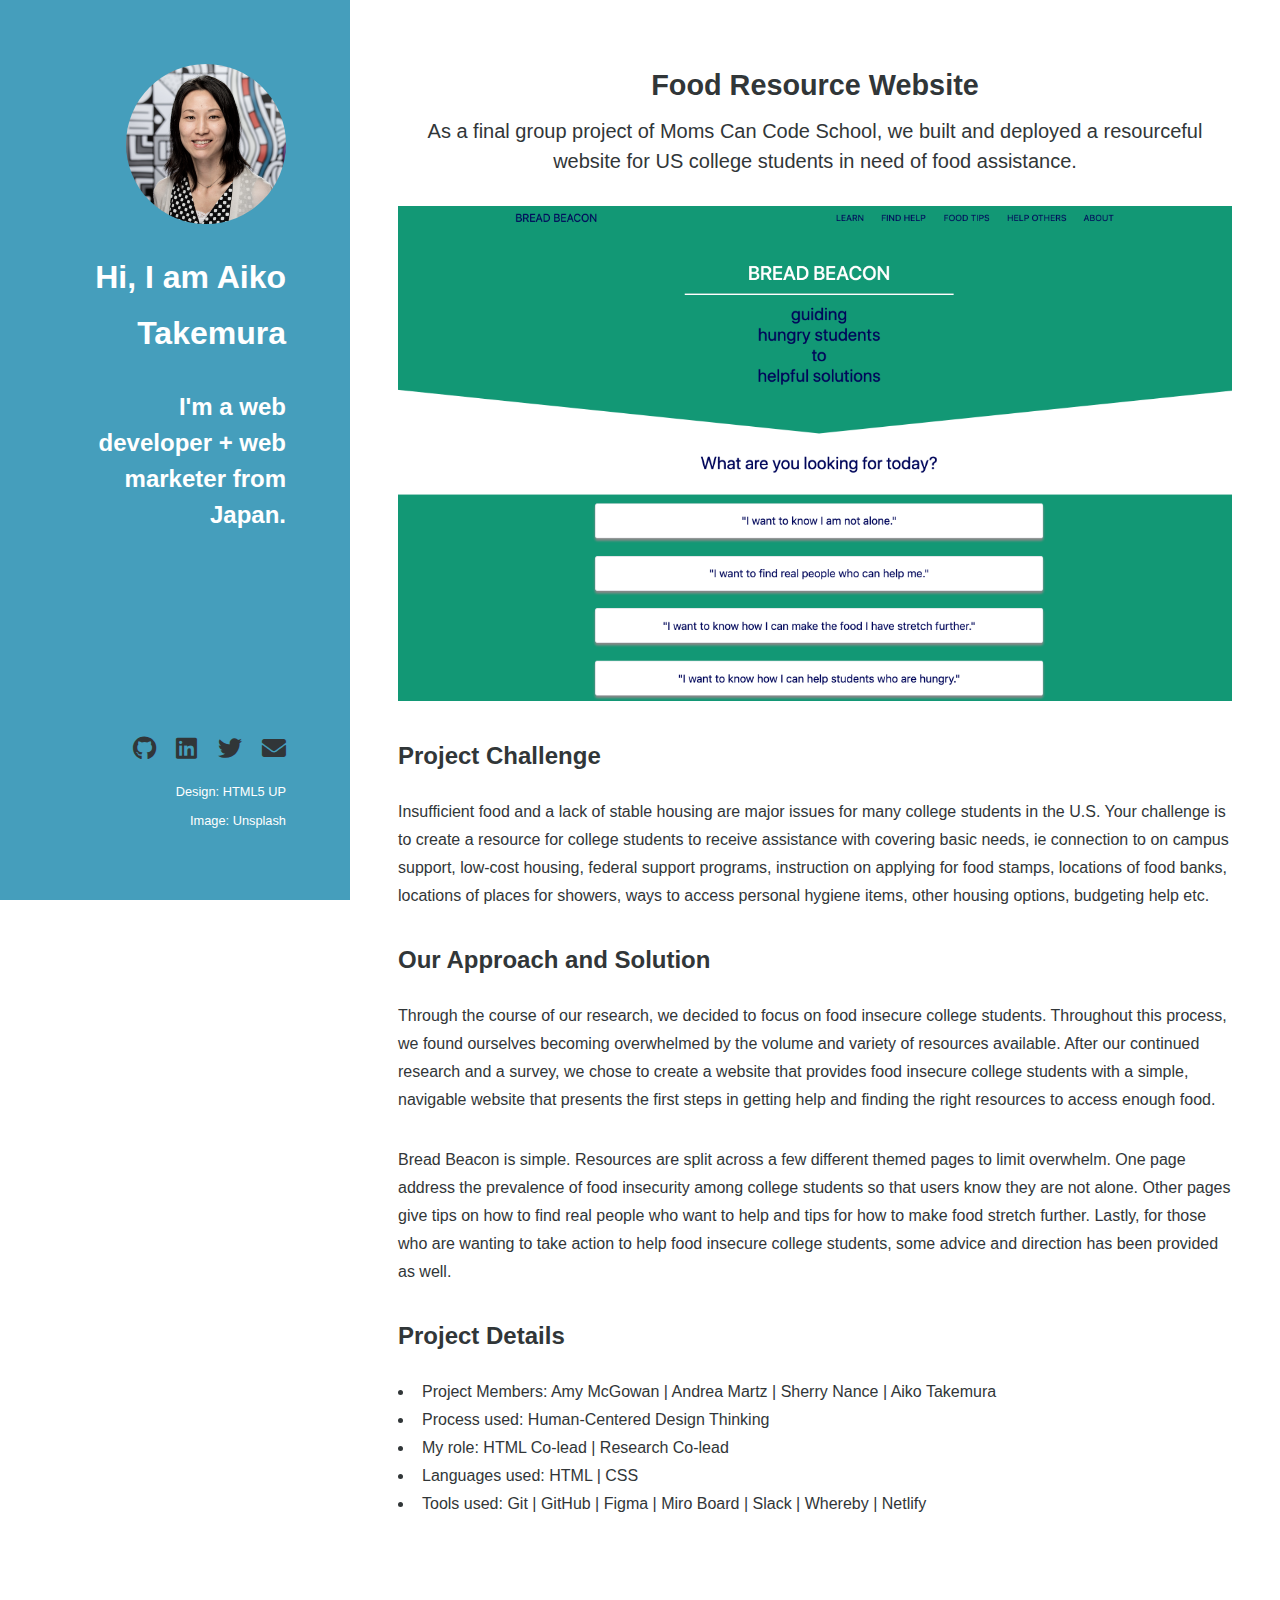
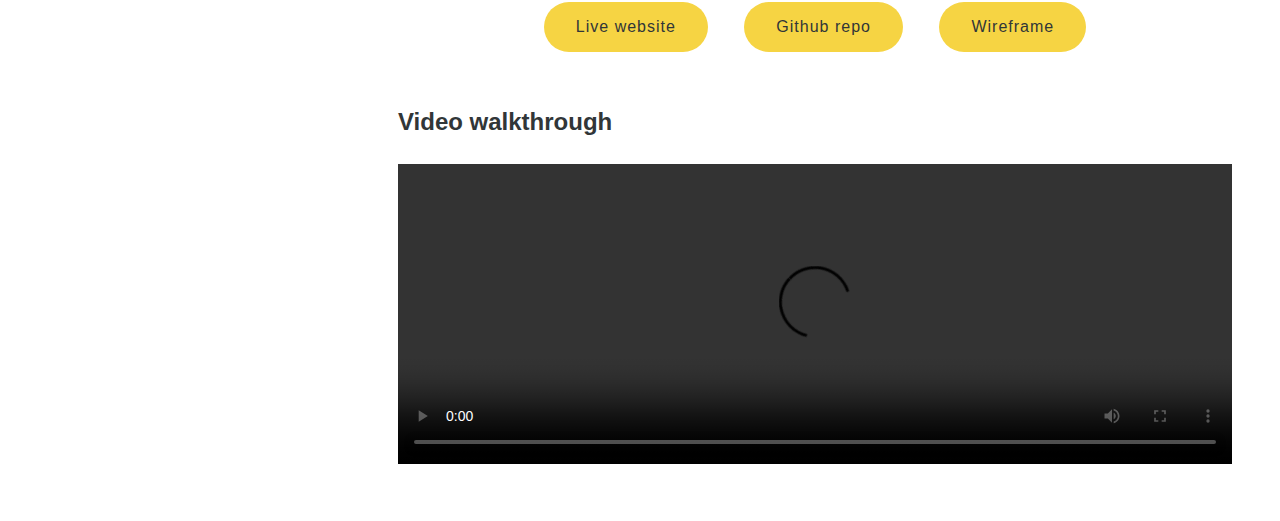
==== commit 8fe013ce: "Edit header" ====
--- a/food-resource.html
+++ b/food-resource.html
@@ -20,7 +20,9 @@
     <header id="header">
         <div class="inner">
             <a href="#" class="image avatar"><img src="images/aikoProfilePhoto.png" alt="Aiko's profile photo" /></a>
-            <h1><strong>I am Aiko Takemura</strong><br /> - a web developer<br /> from Japan.</h1>
+            <h1>Hi, I am Aiko Takemura</h1>
+            <br>
+            <h2>I'm a web developer + web marketer from Japan.</h2>
         </div>
     </header>
 
@@ -34,7 +36,7 @@
                 <p class="portfolio-title">As a final group project of Moms Can Code School, we built and deployed a
                     resourceful website for US college students in need of food assistance.</p>
             </header>
-            <a href="https://breadbeacon.netlify.com/" target="_blank">
+            <a href="food-resource.html" target="_blank">
                 <img src="/images/breadBeacon_highres.png" alt="Image of Bread Beacon website" width="100%">
             </a>
             <br>
--- a/assets/css/main.css
+++ b/assets/css/main.css
@@ -10,6 +10,10 @@
 /* color variables */
 body {
     --text-color: #313638;
+    --blue: #459EBC;
+    --yellow: #F6D443;
+    --base-font: -apple-system, BlinkMacSystemFont, "Segoe UI", Roboto, "Helvetica Neue", Arial, "Noto Sans", sans-serif; 
+
 }
 
 html,
@@ -117,7 +121,7 @@
 
 body {
     line-height: 1;
-    --hover-color: #f6d443;
+    --hover-color: var(--yellow);
 }
 
 ol,
@@ -201,7 +205,7 @@
 select,
 textarea {
     color: var(--text-color);
-    font-family: -apple-system,BlinkMacSystemFont,"Segoe UI",Roboto,"Helvetica Neue",Arial,"Noto Sans",sans-serif;
+    font-family: var(--base-font);
     font-size: 16pt;
     font-weight: lighter;
     line-height: 1.75em;
@@ -1584,7 +1588,7 @@
 }
 
 header p {
-    color: #b2b2b2;
+    color: var(--text-color);
     position: relative;
     margin: 0 0 1.5em 0;
 }
@@ -1610,7 +1614,7 @@
 }
 
 header.major h2 {
-    font-size: 2em;
+    font-size: 1.8em;
 }
 
 
@@ -2445,7 +2449,7 @@
     -webkit-justify-content: space-between;
     -ms-justify-content: space-between;
     justify-content: space-between;
-    background-color: #459EBC;
+    background-color: var(--blue);
     background-attachment: scroll, scroll;
     /* background-image: url("images/overlay.png"), url("../../images/bgYellowWall.png"); */
     background-position: top left, top left;
@@ -2454,11 +2458,11 @@
     color: rgba(255, 255, 255, 0.5);
     height: 100%;
     left: 0;
-    padding: 6em 4em;
+    padding: 4em 2em;
     position: fixed;
     text-align: right;
     top: 0;
-    width: 35%;
+    width: 350px;
 }
 
 #header>* {
@@ -2509,11 +2513,11 @@
 }
 
 #footer .icons a {
-    color: rgba(255, 255, 255, 0.4);
+    color: var(--text-color);
 }
 
 #footer .copyright {
-    color: rgba(255, 255, 255, 0.4);
+    color: white;
     font-size: 0.8em;
     list-style: none;
     margin: 1em 0 0 0;
@@ -2542,10 +2546,10 @@
 /* Main */
 
 #main {
-    margin-left: 35%;
-    max-width: 54em;
-    padding: 6em 3em 3em 3em;
-    width: calc(100% - 35%);
+    margin-left: 350px;
+    /* max-width: 54em; */
+    padding: 4em 3em 3em 3em;
+    /* width: calc(100% - 35%); */
 }
 
 #main>section {
@@ -2854,8 +2858,8 @@
 @media screen and (max-width: 1280px) {
     /* Header */
     #header {
-        padding: 6em 3em 3em 3em;
-        width: 30%;
+        padding: 4em 4em;
+        width: 350px;
     }
     #header h1 {
         font-size: 2em;
@@ -2881,10 +2885,10 @@
     }
     /* Main */
     #main {
-        margin-left: 30%;
+        margin-left: 350px;
         max-width: none;
-        padding: 6em 3em 3em 3em;
-        width: calc(100% - 30%);
+        padding: 4em 3em 3em 3em;
+        /* width: calc(100% - 30%); */
     }
 }
 
@@ -2911,11 +2915,12 @@
         background-position: top left, center center;
         background-size: auto, cover;
         left: auto;
-        padding: 3em 4em;
+        padding: 24px;
         position: relative;
         text-align: center;
         top: auto;
         width: 100%;
+        height: 350px;
         display: block;
     }
     #header h1 {
@@ -2932,8 +2937,8 @@
     /* Footer */
     #footer {
         background-attachment: scroll;
-        background-color: #1f1815;
-        background-image: url("images/overlay.png"), url("../../images/bgYellowWall.png");
+        background-color: var(--blue);
+        /* background-image: url("images/overlay.png"), url("../../images/bgYellowWall.png"); */
         background-position: top left, bottom center;
         background-repeat: repeat, no-repeat;
         background-size: auto, cover;
@@ -2979,14 +2984,13 @@
     h3 {
         font-size: 1em;
     }
+
     /* Section/Article */
     section.special,
     article.special {
         text-align: center;
     }
-    header.major h2 {
-        font-size: 1.35em;
-    }
+
     /* List */
     ul.labeled-icons li {
         padding-left: 2em;
@@ -2996,15 +3000,8 @@
     }
     /* Header */
     #header {
-        padding: 1.25em 1.5em;
-    }
-
-    #header h1 {
-        font-size: 1.75em;
-    }
-
-    #header h2 {
-        font-size: 1.5em;
+        padding: 24px;
+        height: 350px;
     }
 
     /* Footer */
@@ -3043,7 +3040,8 @@
     }
 
     #header {
-        padding: 1.5em 1.5em;
+        padding: 1.5em;
+        height: 350px;
     }
     #header h1 br {
         display: none;
--- a/assets/css/portfolio.css
+++ b/assets/css/portfolio.css
@@ -4,9 +4,11 @@
 
 /* Button styling */
 article {
-  --green: #14AD80;
-  --green-button: #0F8065;
-  --green-hov: #0E725A;
+  /* --green: #14AD80; */
+  --yellow: #F6D443;
+  --yellow-hov: #DBC029;
+  --text-color: #313638;
+  --base-font: -apple-system, BlinkMacSystemFont, "Segoe UI", Roboto, "Helvetica Neue", Arial, "Noto Sans", sans-serif; 
   display: inline-block !important;
 }
 
@@ -18,6 +20,7 @@
 
 .button-wrapper {
   padding: 20px 0; 
+  text-align: center;
 }
 
 @media screen and (max-width: 600px) {
@@ -33,11 +36,11 @@
   border-radius: 50px;
   border: medium none;
   padding: 1em 2em;
-  color: white;
+  color: var(--text-color);
   font-size: 1em;
-  font-family: "Source Sans Pro";
+  font-family: var(--base-font);
   /* text-transform: uppercase; */
-  font-weight: bold;
+  /* font-weight: bold; */
   letter-spacing: 1px;
   transition: background 350ms cubic-bezier(0, 0, 0.25, 1) 0s;
 }
@@ -52,9 +55,9 @@
 }
 
 .button-color {
-  background-color: var(--green-button);
+  background-color: var(--yellow);
 }
 
 .button-color:hover {
-    background-color: var(--green-hov);
+    background-color: var(--yellow-hov);
 }
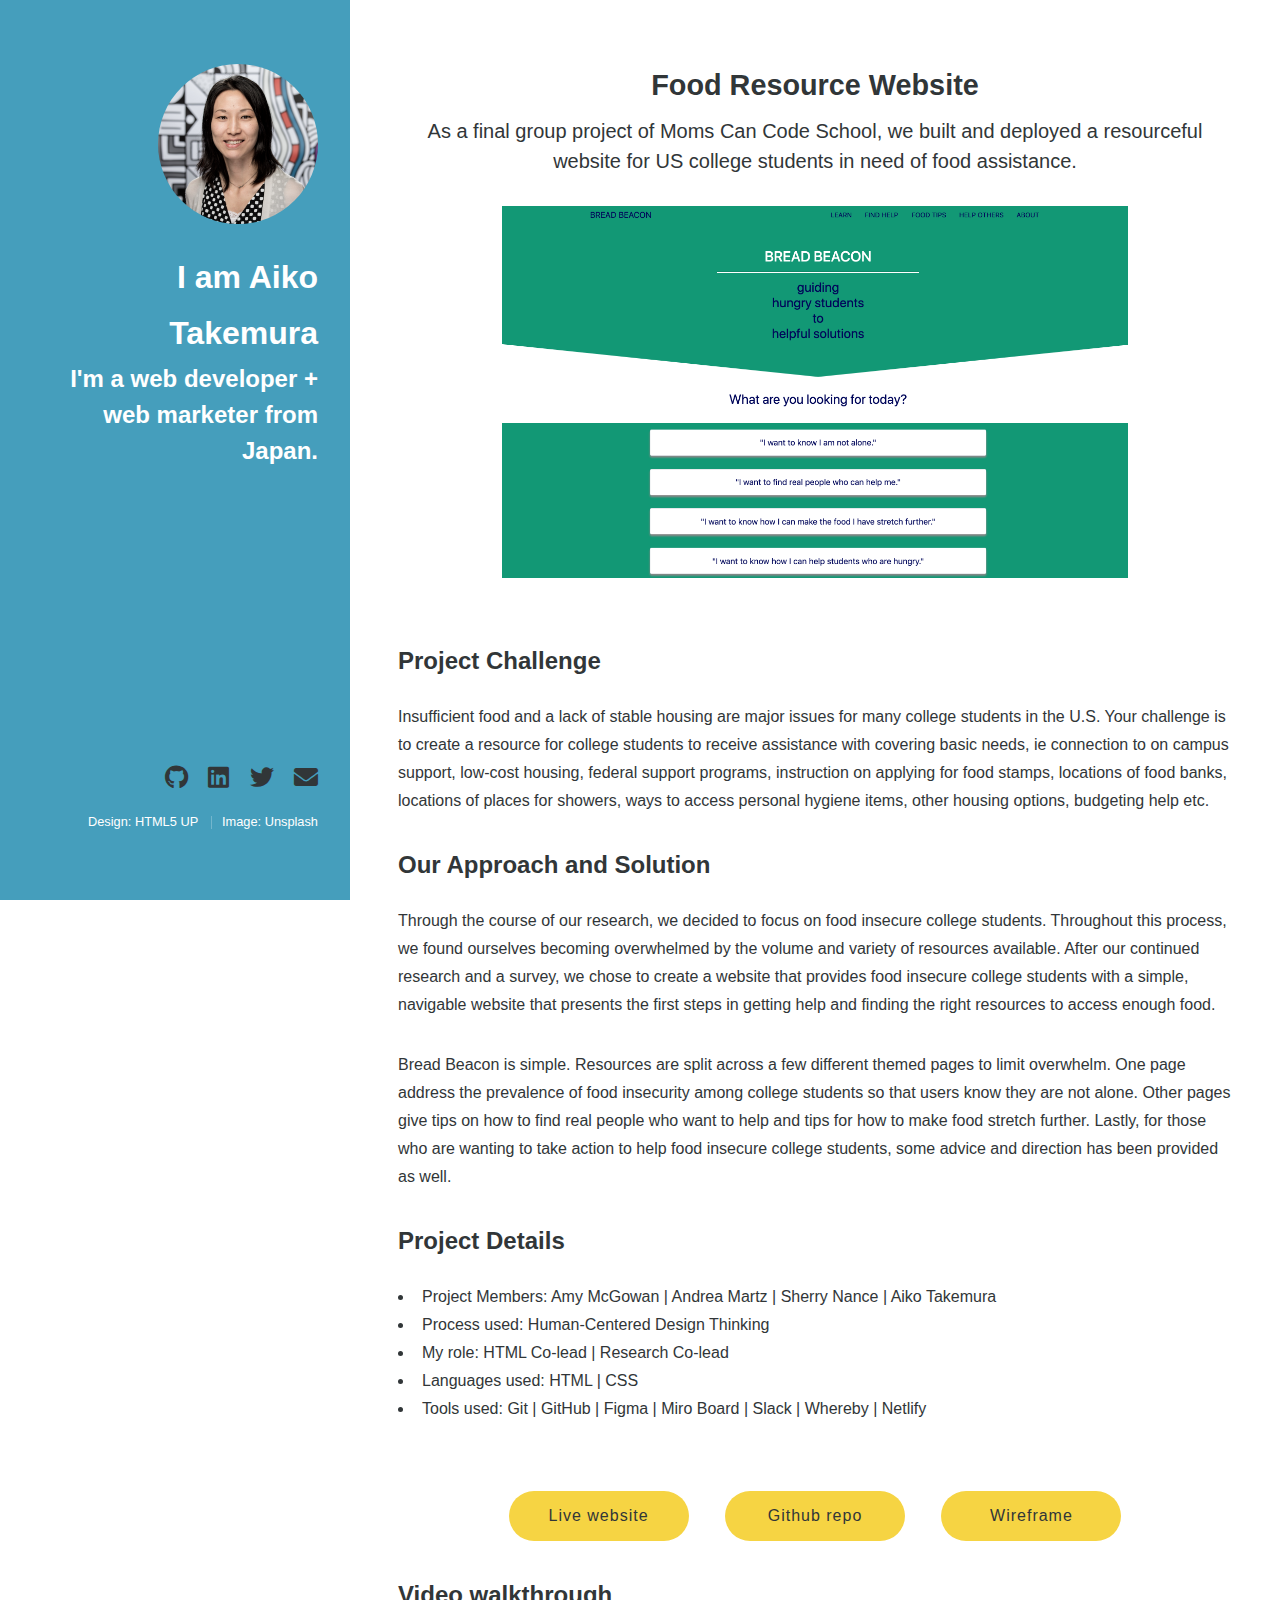
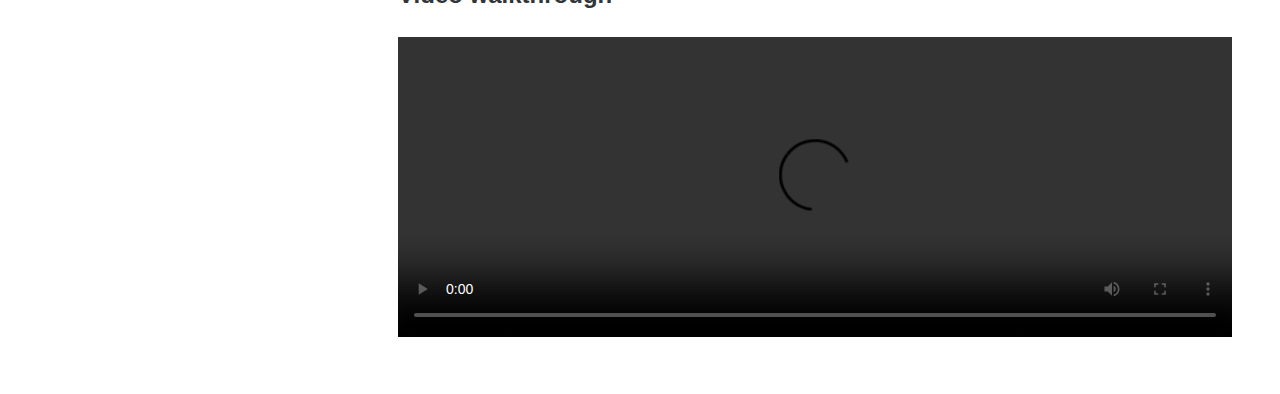
==== commit d65f9b32: "add link to food resource page" ====
--- a/food-resource.html
+++ b/food-resource.html
@@ -20,8 +20,7 @@
     <header id="header">
         <div class="inner">
             <a href="#" class="image avatar"><img src="images/aikoProfilePhoto.png" alt="Aiko's profile photo" /></a>
-            <h1>Hi, I am Aiko Takemura</h1>
-            <br>
+            <h1>I am Aiko Takemura</h1>
             <h2>I'm a web developer + web marketer from Japan.</h2>
         </div>
     </header>
@@ -36,8 +35,8 @@
                 <p class="portfolio-title">As a final group project of Moms Can Code School, we built and deployed a
                     resourceful website for US college students in need of food assistance.</p>
             </header>
-            <a href="food-resource.html" target="_blank">
-                <img src="/images/breadBeacon_highres.png" alt="Image of Bread Beacon website" width="100%">
+            <a class="portfolio-title" href="https://breadbeacon.netlify.com/" target="_blank">
+                <img src="images/breadBeacon_highres.png" alt="Image of Bread Beacon website" width="75%">
             </a>
             <br>
             <br>
--- a/assets/css/main.css
+++ b/assets/css/main.css
@@ -2858,7 +2858,7 @@
 @media screen and (max-width: 1280px) {
     /* Header */
     #header {
-        padding: 4em 4em;
+        padding: 4em 2em;
         width: 350px;
     }
     #header h1 {
@@ -2876,13 +2876,13 @@
         margin-bottom: 0;
     }
     /* Footer */
-    #footer .copyright li {
+    /* #footer .copyright li {
         border-left-width: 0;
         display: block;
         line-height: 2.25em;
         margin-left: 0;
         padding-left: 0;
-    }
+    } */
     /* Main */
     #main {
         margin-left: 350px;
@@ -3047,11 +3047,11 @@
         display: none;
     }
     /* Footer */
-    #footer .copyright li {
+    /* #footer .copyright li {
         border-left-width: 0;
         display: block;
         line-height: 2.25em;
         margin-left: 0;
         padding-left: 0;
-    }
+    } */
 }--- a/assets/css/portfolio.css
+++ b/assets/css/portfolio.css
@@ -1,5 +1,8 @@
 .portfolio-title {
     text-align: center;
+    display: block;
+    /* margin-left: auto; */
+    /* margin-right: auto; */
 }
 
 /* Button styling */
@@ -15,7 +18,7 @@
 .button-container {
   margin: 0 auto;
   text-align: center;
-  padding: 2em 1em;
+  padding: 1em 1em;
 }
 
 .button-wrapper {
@@ -33,6 +36,7 @@
 }
 
 .portfolio-button {
+  width: 180px;
   border-radius: 50px;
   border: medium none;
   padding: 1em 2em;
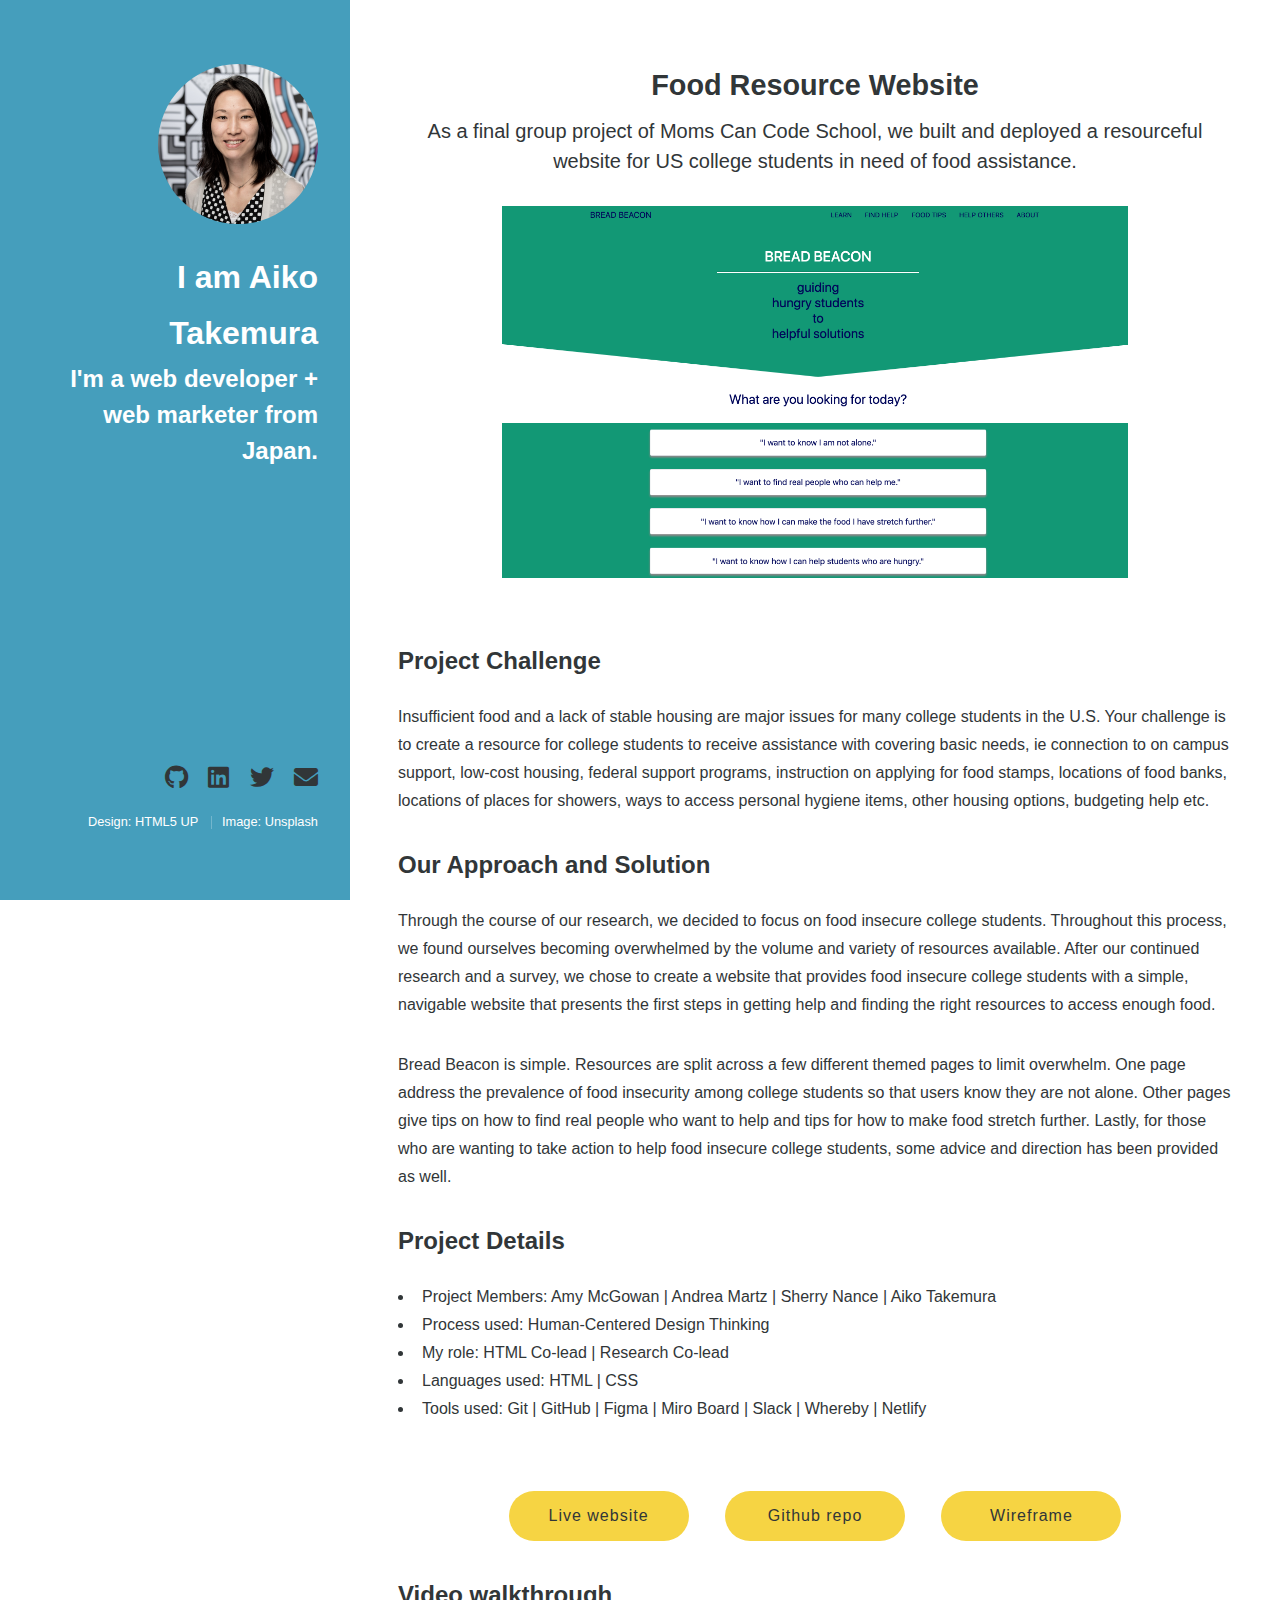
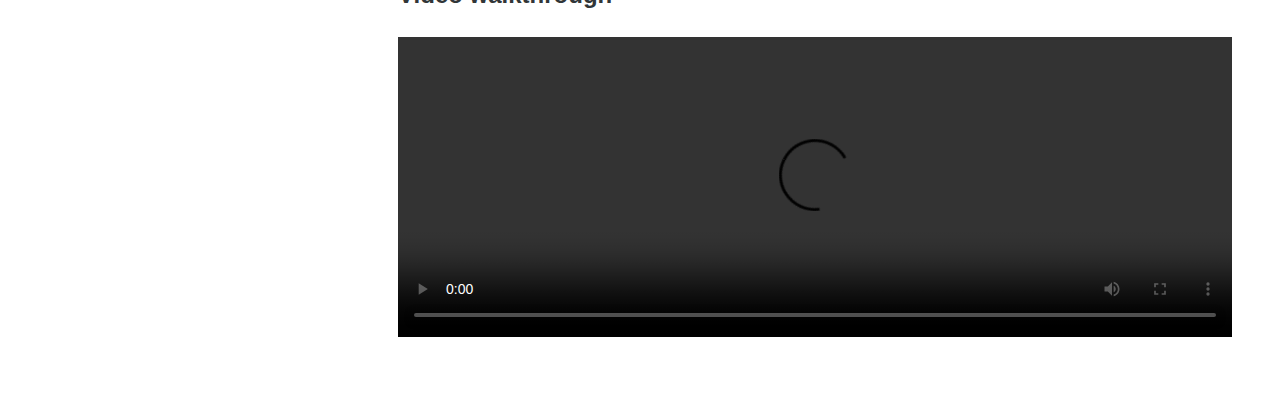
==== commit 08f87def: "add bread beacon video" ====
--- a/food-resource.html
+++ b/food-resource.html
@@ -85,7 +85,7 @@
             </div>
             <h2>Video walkthrough</h2>
             <video width="100%" height="300px" controls>
-                <source src="/images/BREAD_BEACON.mp4" type="video/mp4">
+                <source src="images/BREAD_BEACON.mp4" type="video/mp4">
                 Your browser does not support video.
             </video>
 
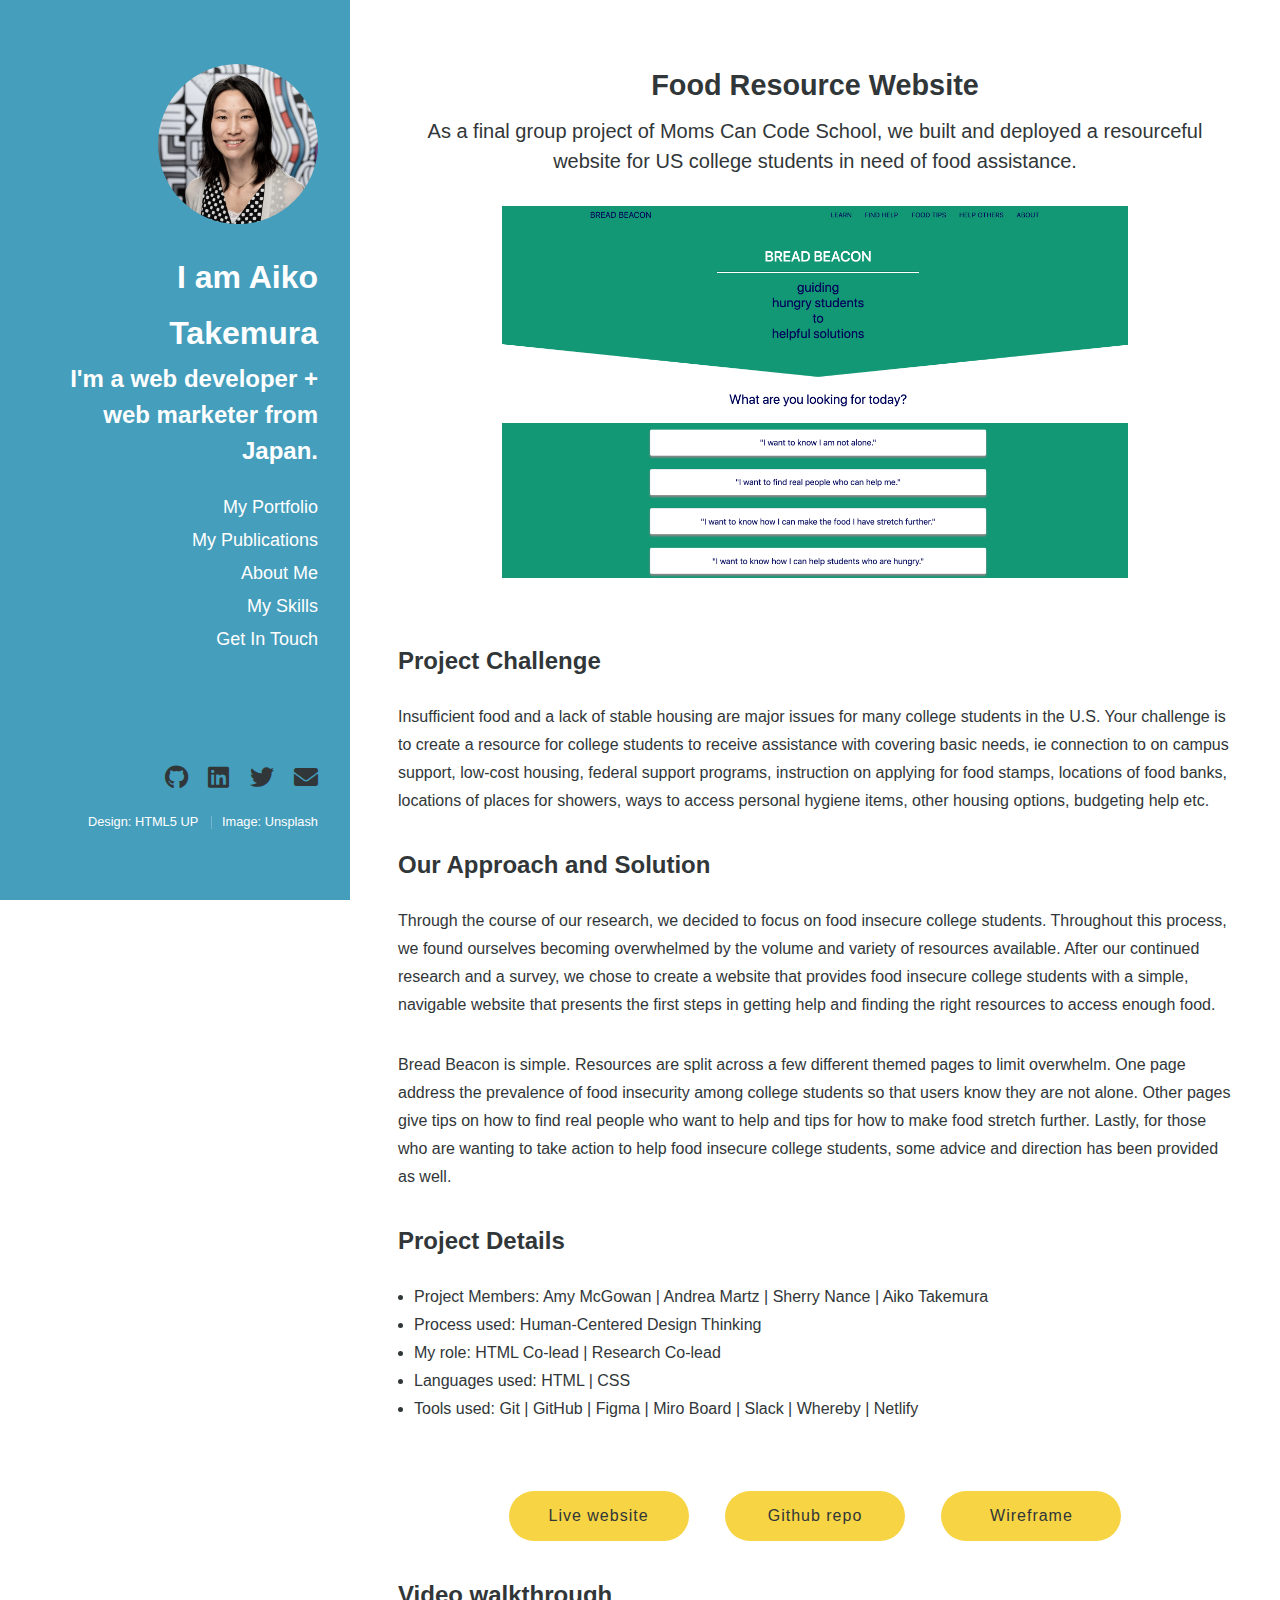
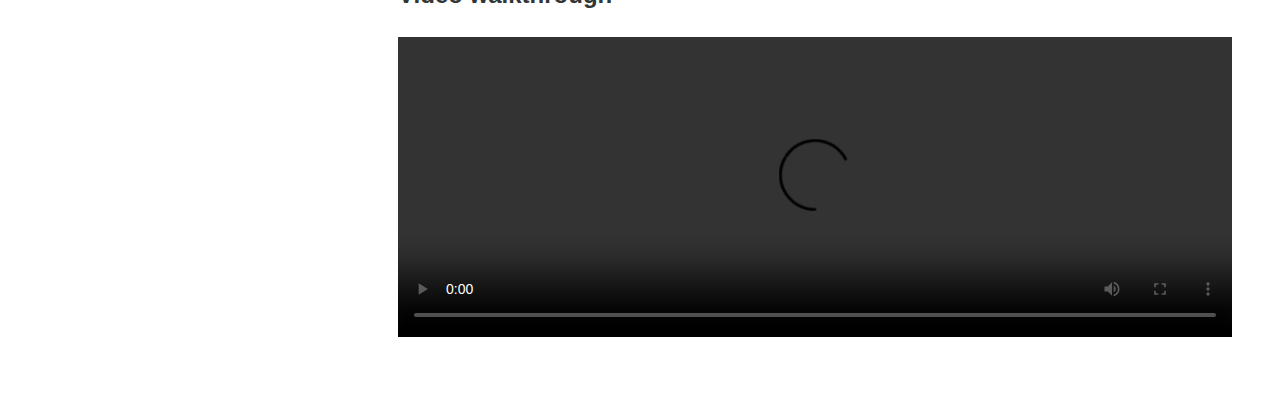
==== commit a41fd357: "add navlink to foodresource page" ====
--- a/food-resource.html
+++ b/food-resource.html
@@ -22,6 +22,11 @@
             <a href="#" class="image avatar"><img src="images/aikoProfilePhoto.png" alt="Aiko's profile photo" /></a>
             <h1>I am Aiko Takemura</h1>
             <h2>I'm a web developer + web marketer from Japan.</h2>
+            <a class="navlink" href="#portfolio-header">My Portfolio</a>
+            <a class="navlink" href="#publications-header">My Publications</a>
+            <a class="navlink" href="#aboutme-header">About Me</a>
+            <a class="navlink" href="#myskills-header">My Skills</a>
+            <a class="navlink" href="#getintouch-header">Get In Touch</a>
         </div>
     </header>
 
--- a/assets/css/main.css
+++ b/assets/css/main.css
@@ -102,6 +102,7 @@
     border: 0;
     font-size: 100%;
     font: inherit;
+    font-weight: normal;
     vertical-align: baseline;
 }
 
@@ -122,6 +123,13 @@
 body {
     line-height: 1;
     --hover-color: var(--yellow);
+}
+
+.navlink {
+    display: block;
+    font-size: 18px;
+    padding-bottom: 5px;
+    color: white;
 }
 
 ol,
@@ -2012,9 +2020,9 @@
     padding-left: 1em;
 }
 
-ul li {
+/* ul li {
     padding-left: 0.5em;
-}
+} */
 
 ul.alt {
     list-style: none;
@@ -2934,6 +2942,11 @@
     #header h1 br {
         display: inline;
     }
+
+    .navlink {
+        display: none;
+    }
+
     /* Footer */
     #footer {
         background-attachment: scroll;
--- a/assets/css/portfolio.css
+++ b/assets/css/portfolio.css
@@ -1,3 +1,16 @@
+.navlink {
+  display: block;
+  font-size: 18px;
+  padding-bottom: 5px;
+  color: white;
+}
+
+@media screen and (max-width: 980px) {
+  .navlink {
+    display: none;
+  }
+}
+
 .portfolio-title {
     text-align: center;
     display: block;
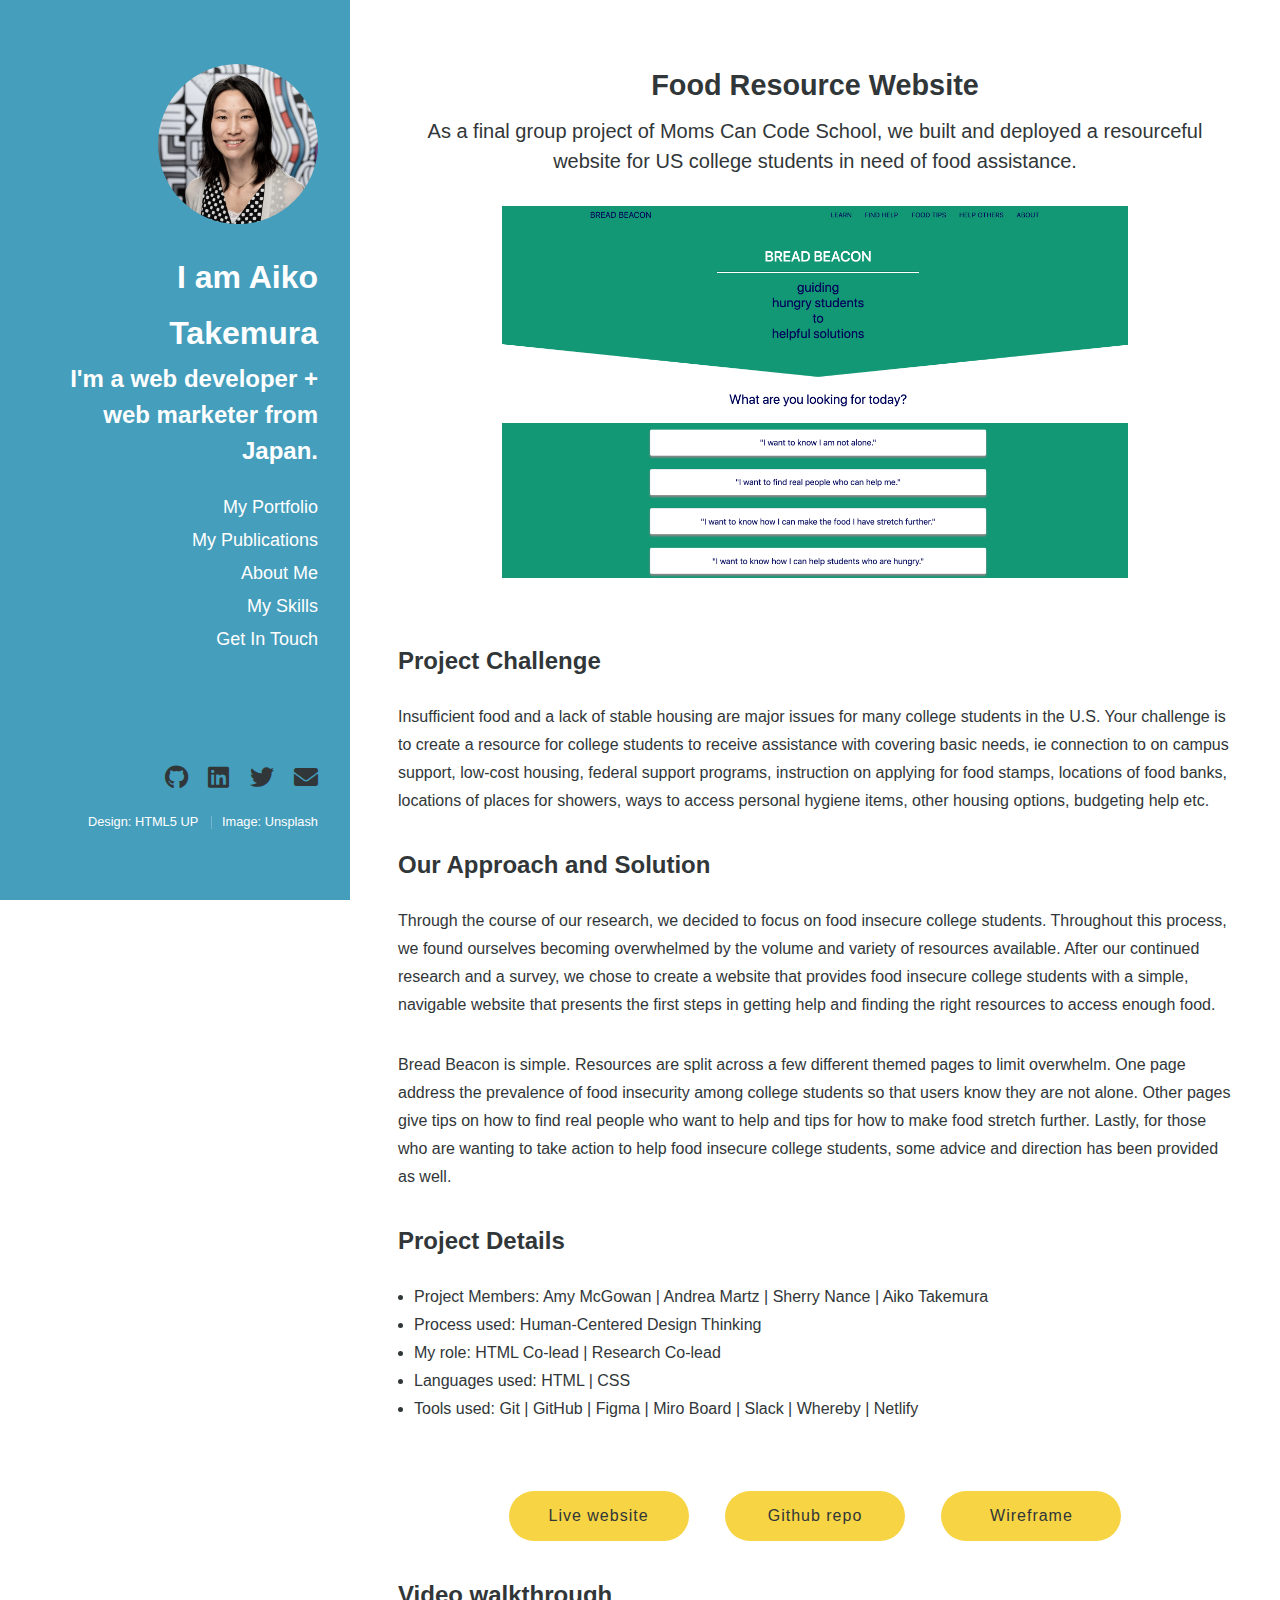
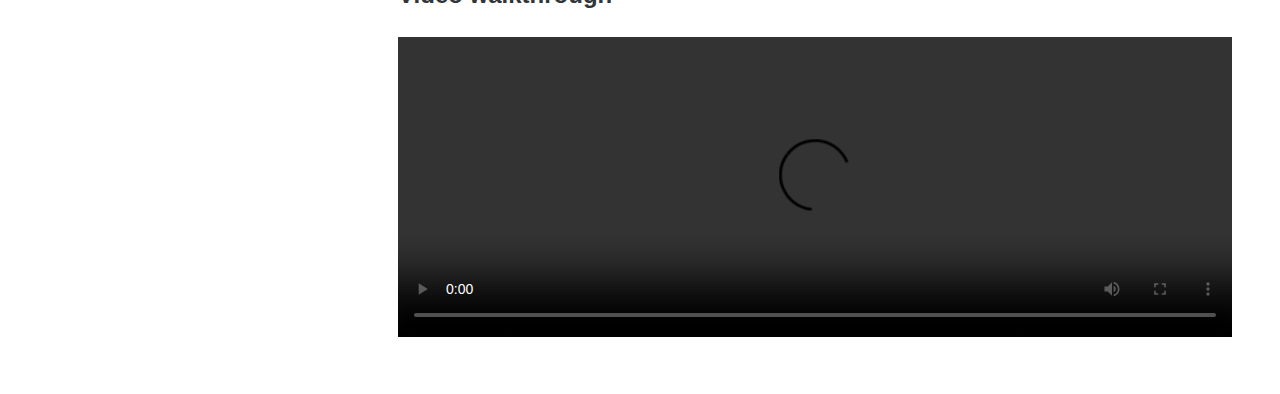
==== commit 62c5f6b4: "fix navlink on food resource page" ====
--- a/food-resource.html
+++ b/food-resource.html
@@ -22,11 +22,11 @@
             <a href="#" class="image avatar"><img src="images/aikoProfilePhoto.png" alt="Aiko's profile photo" /></a>
             <h1>I am Aiko Takemura</h1>
             <h2>I'm a web developer + web marketer from Japan.</h2>
-            <a class="navlink" href="#portfolio-header">My Portfolio</a>
-            <a class="navlink" href="#publications-header">My Publications</a>
-            <a class="navlink" href="#aboutme-header">About Me</a>
-            <a class="navlink" href="#myskills-header">My Skills</a>
-            <a class="navlink" href="#getintouch-header">Get In Touch</a>
+            <a class="navlink" href="index.html#portfolio-header">My Portfolio</a>
+            <a class="navlink" href="index.html#publications-header">My Publications</a>
+            <a class="navlink" href="index.html#aboutme-header">About Me</a>
+            <a class="navlink" href="index.html#myskills-header">My Skills</a>
+            <a class="navlink" href="index.html#getintouch-header">Get In Touch</a>
         </div>
     </header>
 
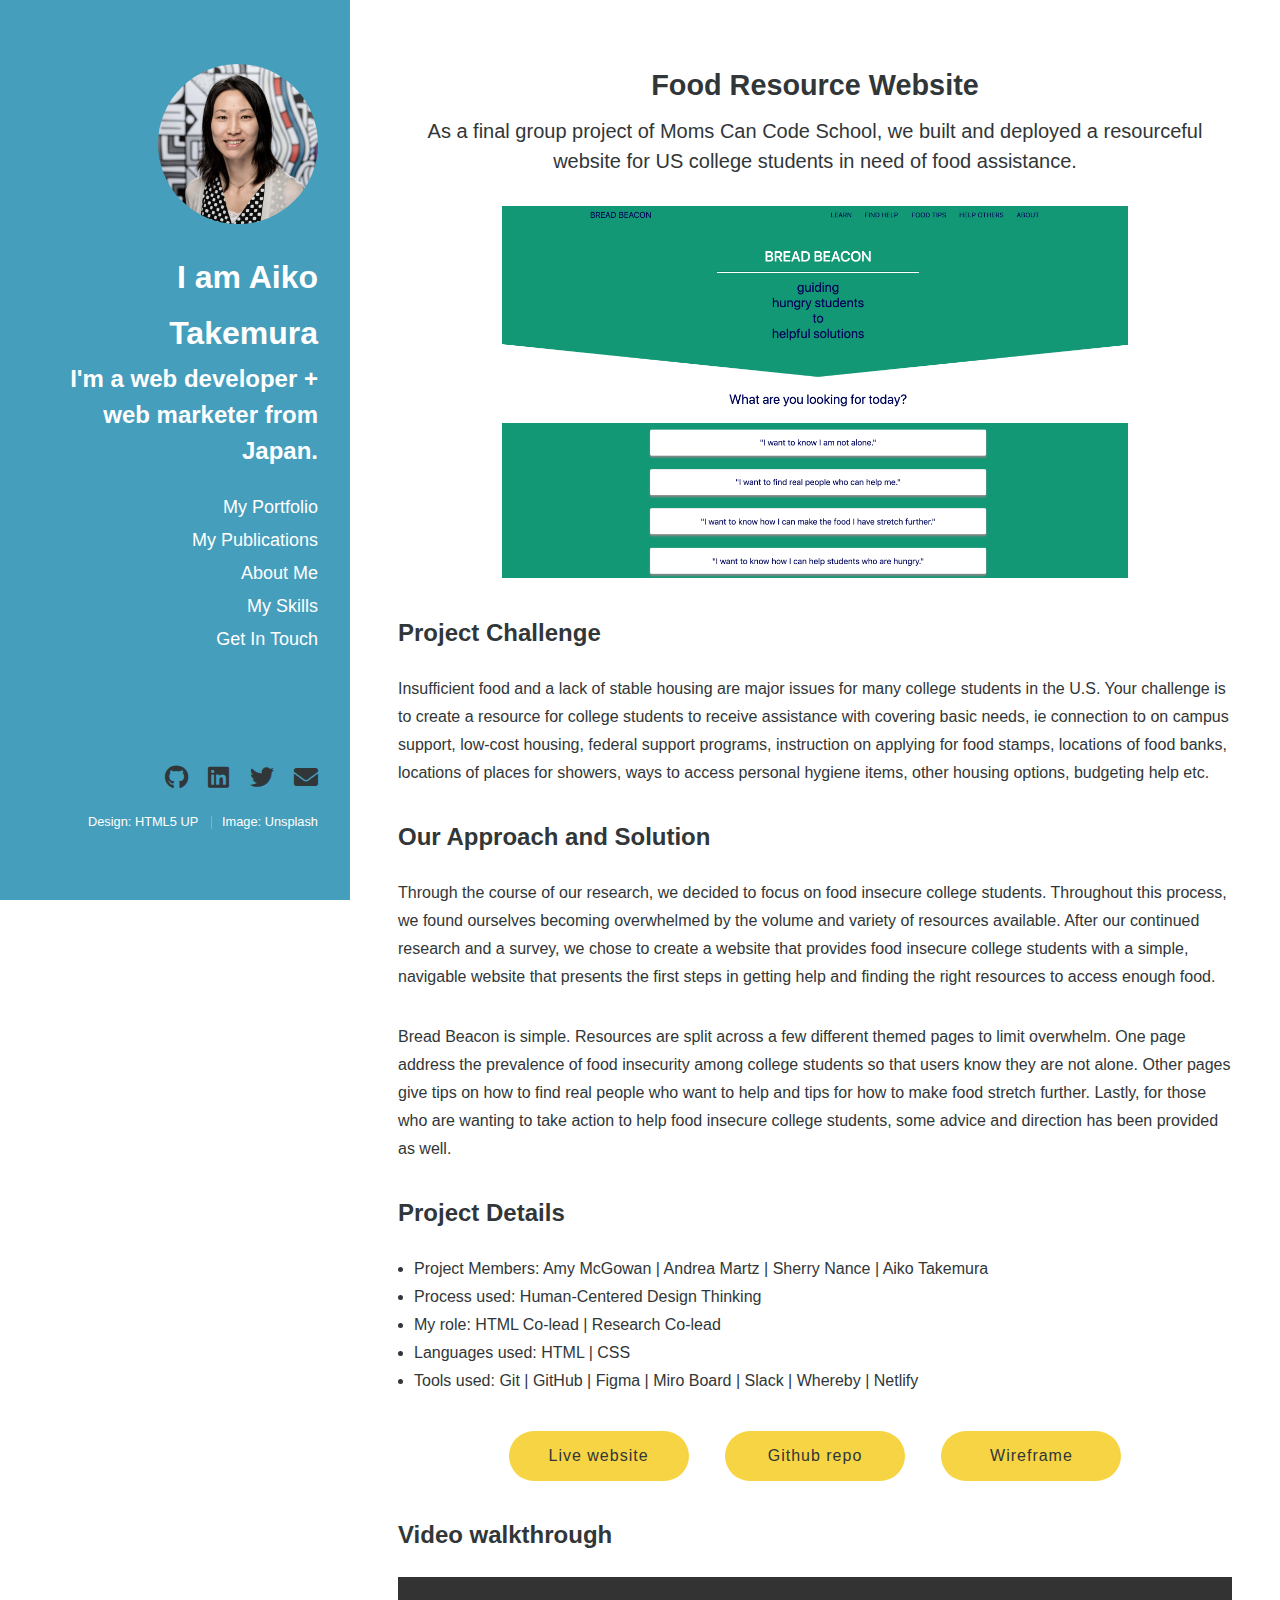
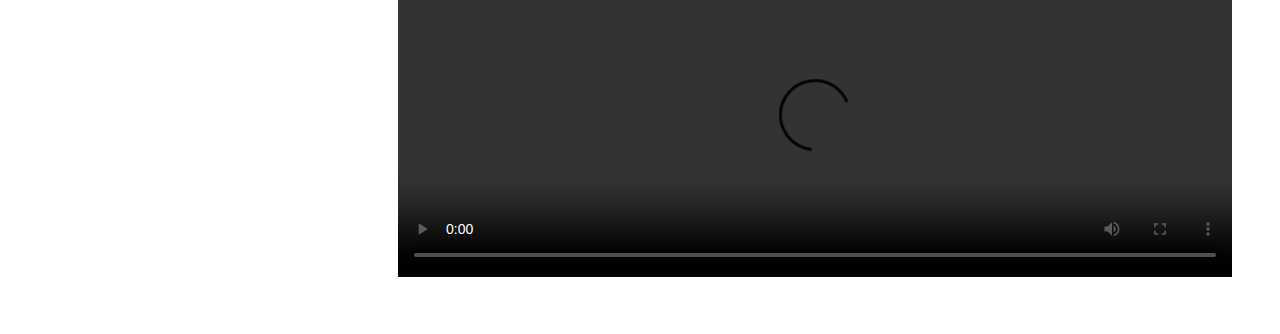
==== commit 8271f36f: "Add Authentic Grace page" ====
--- a/food-resource.html
+++ b/food-resource.html
@@ -19,7 +19,8 @@
     <!-- Header -->
     <header id="header">
         <div class="inner">
-            <a href="#" class="image avatar"><img src="images/aikoProfilePhoto.png" alt="Aiko's profile photo" /></a>
+            <a href="index.html" class="image avatar"><img src="images/aikoProfilePhoto.png"
+                    alt="Aiko's profile photo" /></a>
             <h1>I am Aiko Takemura</h1>
             <h2>I'm a web developer + web marketer from Japan.</h2>
             <a class="navlink" href="index.html#portfolio-header">My Portfolio</a>
@@ -43,7 +44,6 @@
             <a class="portfolio-title" href="https://breadbeacon.netlify.com/" target="_blank">
                 <img src="images/breadBeacon_highres.png" alt="Image of Bread Beacon website" width="75%">
             </a>
-            <br>
             <br>
             <h2>Project Challenge</h2>
             <p>Insufficient food and a lack of stable housing are major issues for many college students in the U.S.
--- a/assets/css/portfolio.css
+++ b/assets/css/portfolio.css
@@ -78,3 +78,7 @@
 .button-color:hover {
     background-color: var(--yellow-hov);
 }
+
+ul {
+  margin-bottom: 0;
+}